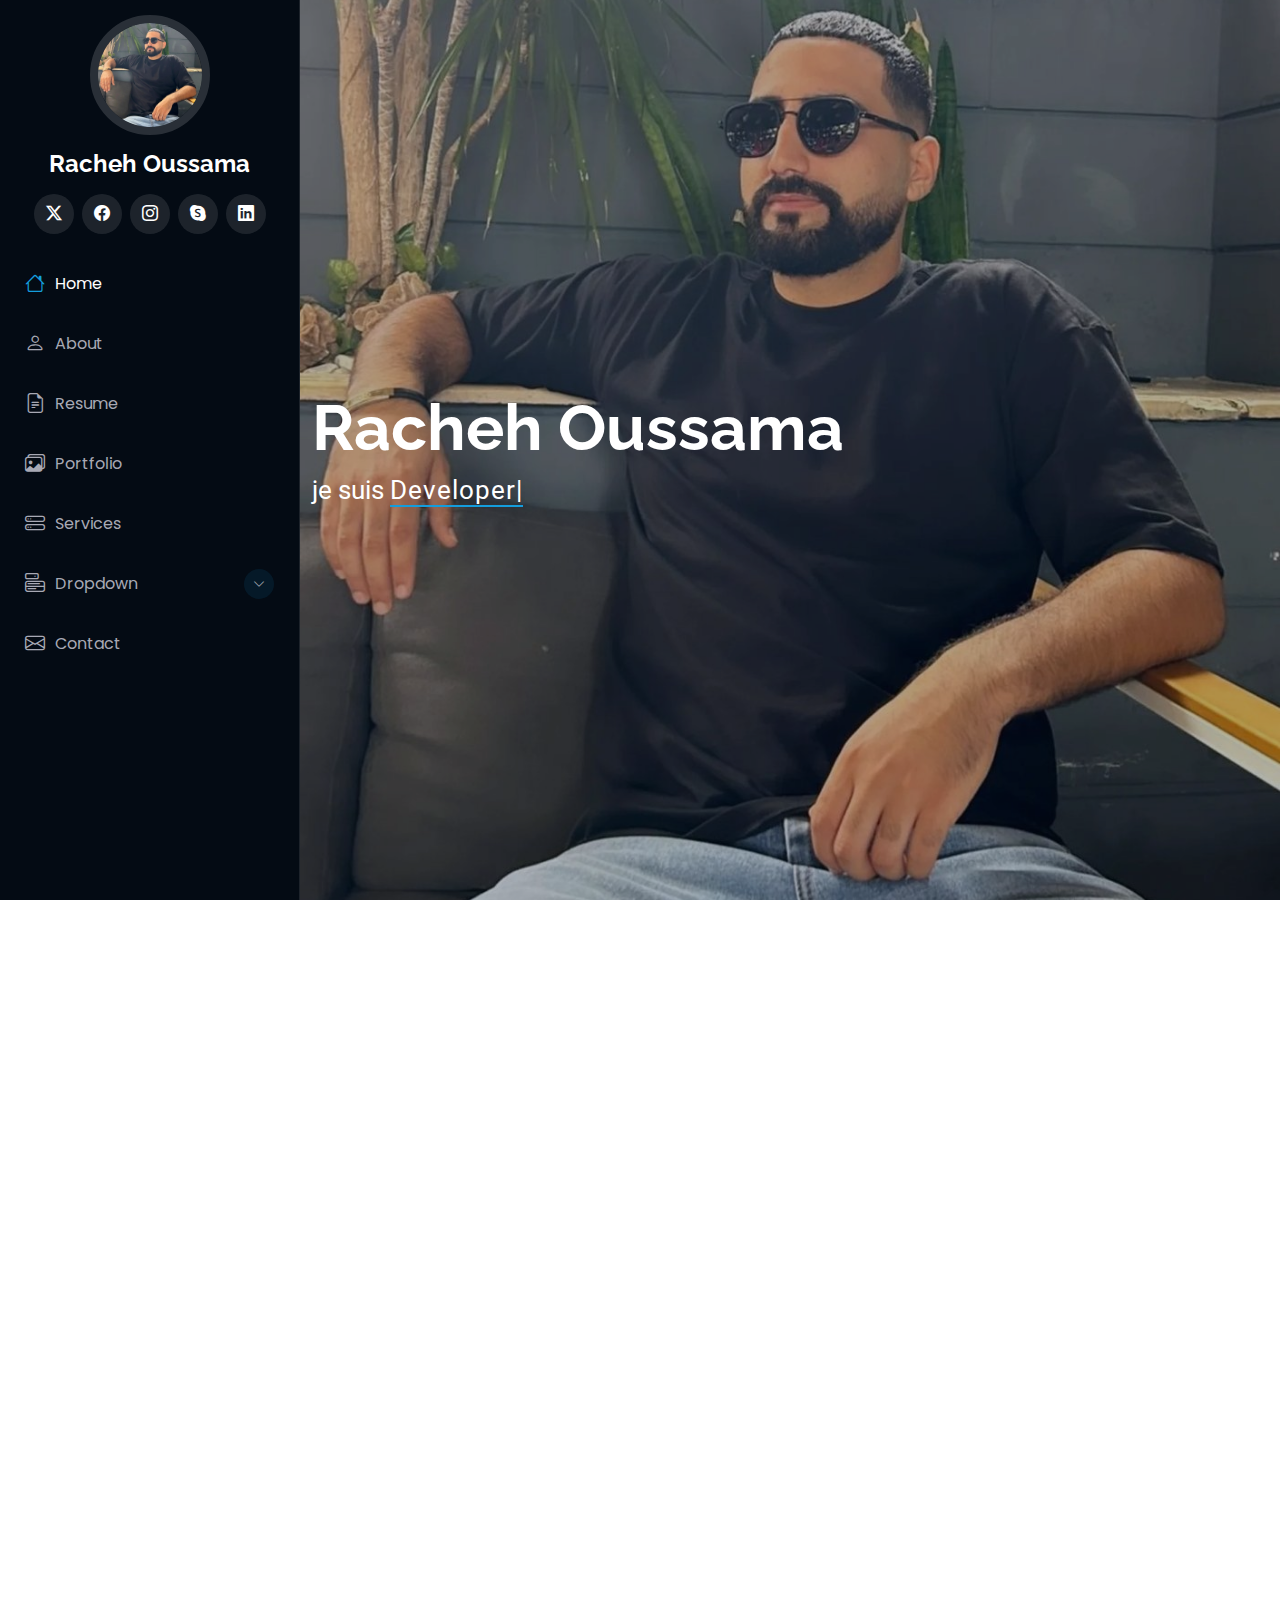
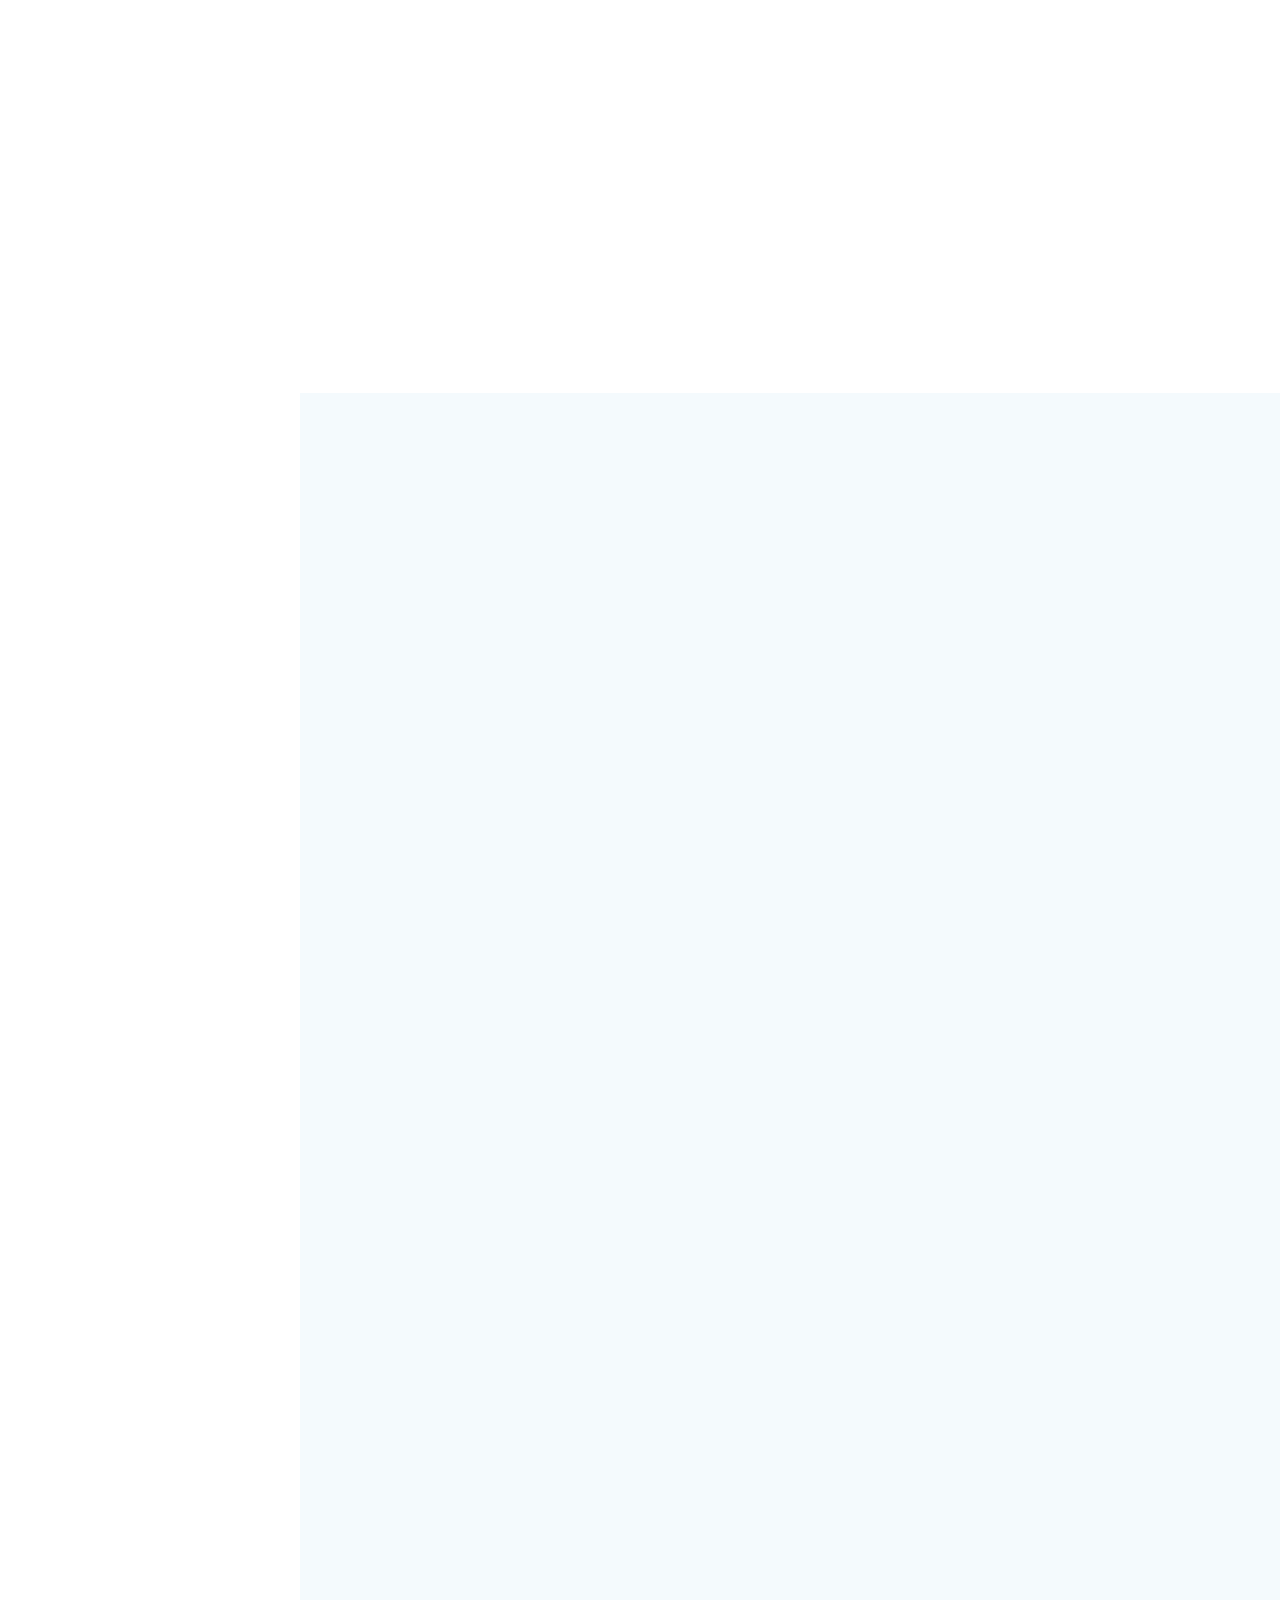
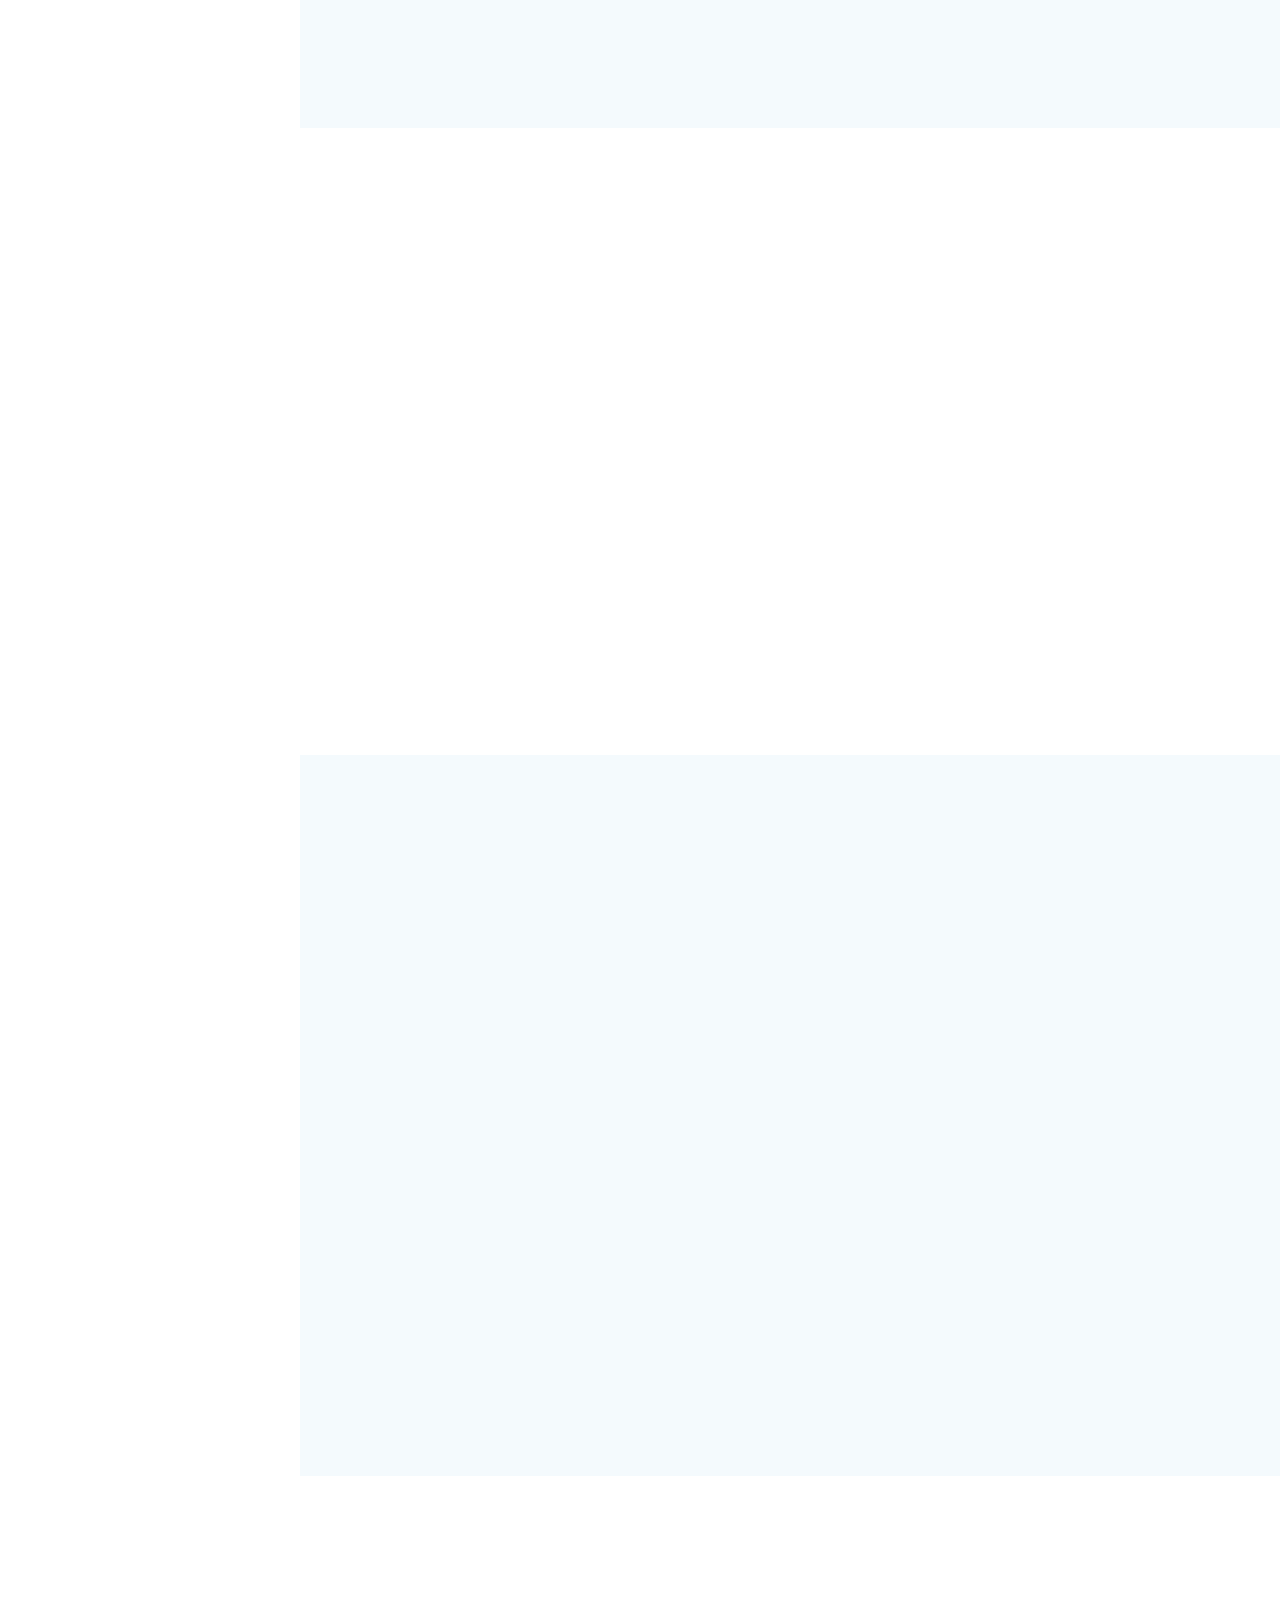
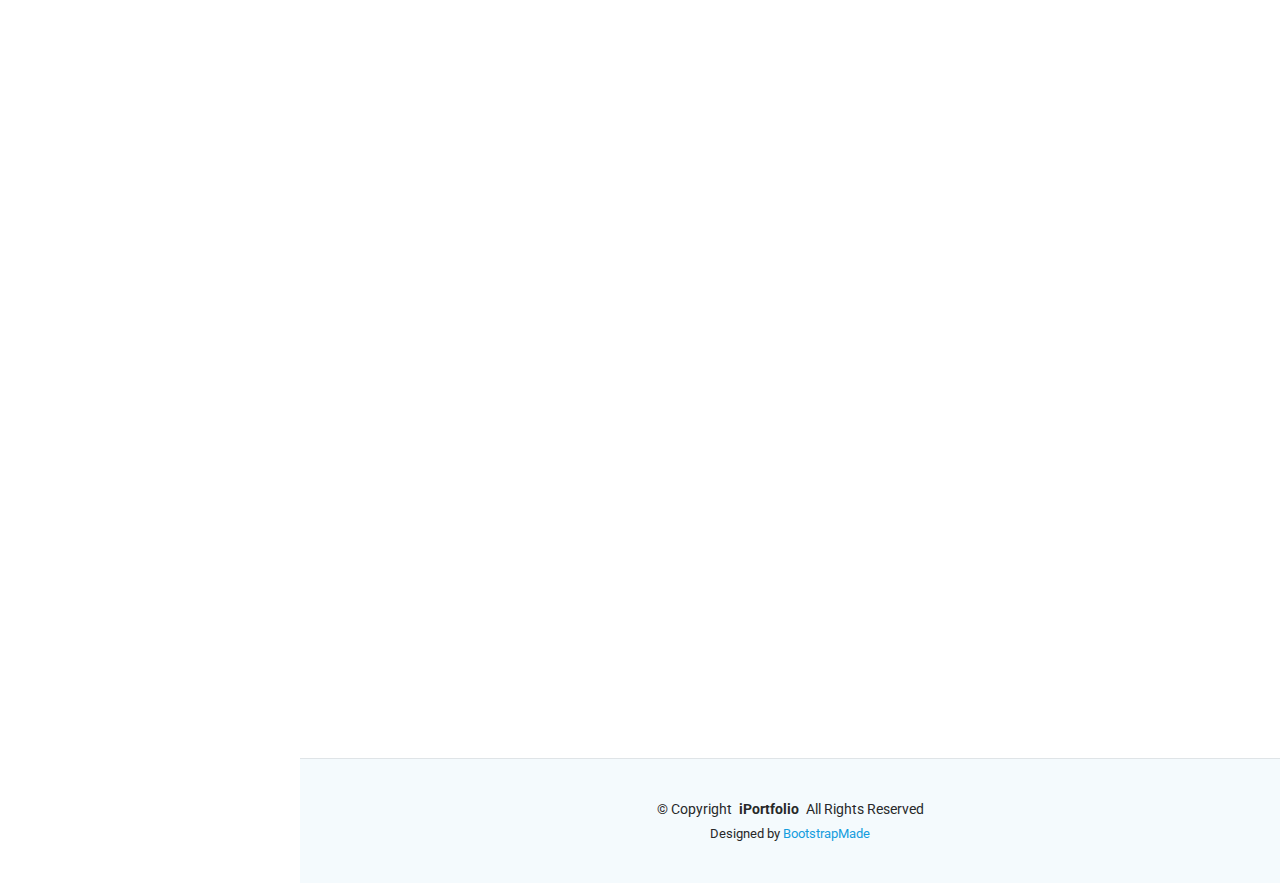
==== index.html @ 3b8304b7 "first commit" ====
<!DOCTYPE html>
<html lang="en">

<head>
  <meta charset="utf-8">
  <meta content="width=device-width, initial-scale=1.0" name="viewport">
  <title>iPortfolio Oussama</title>
  <meta content="" name="description">
  <meta content="" name="keywords">

  <!-- Favicons -->
  <link href="assets/img/oo.png" rel="icon">
  <link href="assets/img/apple-touch-icon.png" rel="apple-touch-icon">

  <!-- Fonts -->
  <link href="https://fonts.googleapis.com" rel="preconnect">
  <link href="https://fonts.gstatic.com" rel="preconnect" crossorigin>
  <link href="https://fonts.googleapis.com/css2?family=Roboto:ital,wght@0,100;0,300;0,400;0,500;0,700;0,900;1,100;1,300;1,400;1,500;1,700;1,900&family=Poppins:ital,wght@0,100;0,200;0,300;0,400;0,500;0,600;0,700;0,800;0,900;1,100;1,200;1,300;1,400;1,500;1,600;1,700;1,800;1,900&family=Raleway:ital,wght@0,100;0,200;0,300;0,400;0,500;0,600;0,700;0,800;0,900;1,100;1,200;1,300;1,400;1,500;1,600;1,700;1,800;1,900&display=swap" rel="stylesheet">

  <!-- Vendor CSS Files -->
  <link href="assets/vendor/bootstrap/css/bootstrap.min.css" rel="stylesheet">
  <link href="assets/vendor/bootstrap-icons/bootstrap-icons.css" rel="stylesheet">
  <link href="assets/vendor/aos/aos.css" rel="stylesheet">
  <link href="assets/vendor/glightbox/css/glightbox.min.css" rel="stylesheet">
  <link href="assets/vendor/swiper/swiper-bundle.min.css" rel="stylesheet">

  <!-- Main CSS File -->
  <link href="assets/css/main.css" rel="stylesheet">

  <!-- =======================================================
  * Template Name: iPortfolio
  * Template URL: https://bootstrapmade.com/iportfolio-bootstrap-portfolio-websites-template/
  * Updated: Jun 29 2024 with Bootstrap v5.3.3
  * Author: BootstrapMade.com
  * License: https://bootstrapmade.com/license/
  ======================================================== -->
</head>

<body class="index-page">

  <header id="header" class="header dark-background d-flex flex-column">
    <i class="header-toggle d-xl-none bi bi-list"></i>

    <div class="profile-img">
      <img src="assets/img/oussama.jpg" alt="" class="img-fluid rounded-circle">
    </div>

    <a href="index.html" class="logo d-flex align-items-center justify-content-center">
      <!-- Uncomment the line below if you also wish to use an image logo -->
      <!-- <img src="assets/img/logo.png" alt=""> -->
      <h1 class="sitename">Racheh Oussama</h1>
    </a>

    <div class="social-links text-center">
      <a href="#" class="twitter"><i class="bi bi-twitter-x"></i></a>
      <a href="https://www.facebook.com/" class="facebook"><i class="bi bi-facebook"></i></a>
      <a href="https://www.instagram.com/" class="instagram"><i class="bi bi-instagram"></i></a>
      <a href="file:///C:/Users/ASUS/Desktop/iPortfolio/index.html" class="google-plus"><i class="bi bi-skype"></i></a>
      <a href="www.reallygreatsite.com" class="linkedin"><i class="bi bi-linkedin"></i></a>
    </div>

    <nav id="navmenu" class="navmenu">
      <ul>
        <li><a href="#hero" class="active"><i class="bi bi-house navicon"></i>Home</a></li>
        <li><a href="#about"><i class="bi bi-person navicon"></i> About</a></li>
        <li><a href="#resume"><i class="bi bi-file-earmark-text navicon"></i> Resume</a></li>
        <li><a href="#portfolio"><i class="bi bi-images navicon"></i> Portfolio</a></li>
        <li><a href="#services"><i class="bi bi-hdd-stack navicon"></i> Services</a></li>
        <li class="dropdown"><a href="#"><i class="bi bi-menu-button navicon"></i> <span>Dropdown</span> <i class="bi bi-chevron-down toggle-dropdown"></i></a>
          <ul>
            <li><a href="#">Dropdown 1</a></li>
            <li class="dropdown"><a href="#"><span>Deep Dropdown</span> <i class="bi bi-chevron-down toggle-dropdown"></i></a>
              <ul>
                <li><a href="#">Deep Dropdown 1</a></li>
                <li><a href="#">Deep Dropdown 2</a></li>
                <li><a href="#">Deep Dropdown 3</a></li>
                <li><a href="#">Deep Dropdown 4</a></li>
                <li><a href="#">Deep Dropdown 5</a></li>
              </ul>
            </li>
            <li><a href="#">Dropdown 2</a></li>
            <li><a href="#">Dropdown 3</a></li>
            <li><a href="#">Dropdown 4</a></li>
          </ul>
        </li>
        <li><a href="#contact"><i class="bi bi-envelope navicon"></i> Contact</a></li>
      </ul>
    </nav>

  </header>

  <main class="main">

    <!-- Hero Section -->
    <section id="hero" class="hero section dark-background">

      <img src="assets/img/oussama.jpg" alt="" data-aos="fade-in" class="">

      <div class="container" data-aos="fade-up" data-aos-delay="100">
        <h2>Racheh Oussama</h2>
        <p>je suis <span class="typed" data-typed-items=" Developer">Developer</span><span class="typed-cursor typed-cursor--blink" aria-hidden="true"></span><span class="typed-cursor typed-cursor--blink" aria-hidden="true"></span></p>
      </div>

    </section><!-- /Hero Section -->

    <!-- About Section -->
    <section id="about" class="about section">

      <!-- Section Title -->
      <div class="container section-title" data-aos="fade-up">
        <h2>About</h2>
        <p>Je suis étudiant en cinquième année de cycle ingénieur en informatique à l'université SESAME, actuellement à la recherche d'un stage de fin d'études. Motivé et déterminé, je souhaite mettre en pratique mes connaissances théoriques et développer mes compétences professionnelles dans un environnement dynamique. Je suis impatient de contribuer activement au sein d'une entreprise tout en apprenant aux côtés de professionnels expérimentés.</p>
      </div><!-- End Section Title -->

      <div class="container" data-aos="fade-up" data-aos-delay="100">

        <div class="row gy-4 justify-content-center">
          <div class="col-lg-4">
            <img src="assets/img/oussama.jpg" class="img-fluid" alt="">
          </div>
          <div class="col-lg-8 content">
            <h2> Web Developer.</h2>
            <p class="fst-italic py-3">
              Lorem ipsum dolor sit amet, consectetur adipiscing elit, sed do eiusmod tempor incididunt ut labore et dolore
              magna aliqua.
            </p>
            <div class="row">
              <div class="col-lg-6">
                <ul>
                  <li><i class="bi bi-chevron-right"></i> <strong>Birthday:</strong> <span>22 Jun 1996</span></li>
                  <li><i class="bi bi-chevron-right"></i> <strong>Website:</strong> <span>www.example.com</span></li>
                  <li><i class="bi bi-chevron-right"></i> <strong>Phone:</strong> <span>+21652640993</span></li>
                  <li><i class="bi bi-chevron-right"></i> <strong>City:</strong> <span>Monestir, Bekalta</span></li>
                </ul>
              </div>
              <div class="col-lg-6">
                <ul>
                  <li><i class="bi bi-chevron-right"></i> <strong>Age:</strong> <span>28</span></li>
                  <li><i class="bi bi-chevron-right"></i> <strong>Degree:</strong> <span>Cycle ingénieur 5 éme année</span></li>
                  <li><i class="bi bi-chevron-right"></i> <strong>Email:</strong> <span>oussama.racheh@sesame.com.tn</span></li>
                </ul>
              </div>
            </div>
            <p class="py-3">
              Officiis eligendi itaque labore et dolorum mollitia officiis optio vero. Quisquam sunt adipisci omnis et ut. Nulla accusantium dolor incidunt officia tempore. Et eius omnis.
              Cupiditate ut dicta maxime officiis quidem quia. Sed et consectetur qui quia repellendus itaque neque.
            </p>
          </div>
        </div>

      </div>

      </section><!-- /About Section -->

    <!-- Stats Section -->
    <section id="stats" class="stats section">

      <div class="container" data-aos="fade-up" data-aos-delay="100">

        <div class="row gy-4">

          <div class="col-lg-3 col-md-6">
            <div class="stats-item">
              <i class="bi bi-emoji-smile"></i>
              <span data-purecounter-start="0" data-purecounter-end="232" data-purecounter-duration="1" class="purecounter"></span>
              <p><strong>Happy Clients</strong> <span>consequuntur quae</span></p>
            </div>
          </div><!-- End Stats Item -->

          <div class="col-lg-3 col-md-6">
            <div class="stats-item">
              <i class="bi bi-journal-richtext"></i>
              <span data-purecounter-start="0" data-purecounter-end="521" data-purecounter-duration="1" class="purecounter"></span>
              <p><strong>Projects</strong> <span>adipisci atque cum quia aut</span></p>
            </div>
          </div><!-- End Stats Item -->

          <div class="col-lg-3 col-md-6">
            <div class="stats-item">
              <i class="bi bi-headset"></i>
              <span data-purecounter-start="0" data-purecounter-end="1453" data-purecounter-duration="1" class="purecounter"></span>
              <p><strong>Hours Of Support</strong> <span>aut commodi quaerat</span></p>
            </div>
          </div><!-- End Stats Item -->

          <div class="col-lg-3 col-md-6">
            <div class="stats-item">
              <i class="bi bi-people"></i>
              <span data-purecounter-start="0" data-purecounter-end="32" data-purecounter-duration="1" class="purecounter"></span>
              <p><strong>Hard Workers</strong> <span>rerum asperiores dolor</span></p>
            </div>
          </div><!-- End Stats Item -->

        </div>

      </div>

    </section><!-- /Stats Section -->

    <!-- Skills Section -->
    <section id="skills" class="skills section light-background">

      <!-- Section Title -->
      <div class="container section-title" data-aos="fade-up">
        <h2>Skills</h2>
        <p>Necessitatibus eius consequatur ex aliquid fuga eum quidem sint consectetur velit</p>
      </div><!-- End Section Title -->

      <div class="container" data-aos="fade-up" data-aos-delay="100">

        <div class="row skills-content skills-animation">

          <div class="col-lg-6">

            <div class="progress">
              <span class="skill"><span>HTML/CSS</span> <i class="val"></i></span>
              <div class="progress-bar-wrap">
                <div class="progress-bar" role="progressbar" aria-valuenow="100" aria-valuemin="0" aria-valuemax="100"></div>
              </div>
            </div><!-- End Skills Item -->

            <div class="progress">
              <span class="skill"><span>Python</span> <i class="val"></i></span>
              <div class="progress-bar-wrap">
                <div class="progress-bar" role="progressbar" aria-valuenow="100" aria-valuemin="0" aria-valuemax="100"></div>
              </div>
            </div><!-- End Skills Item -->

            <div class="progress">
              <span class="skill"><span>JavaScript</span> <i class="val"></i></span>
              <div class="progress-bar-wrap">
                <div class="progress-bar" role="progressbar" aria-valuenow="100" aria-valuemin="0" aria-valuemax="100"></div>
              </div>
              
              
              
            </div><!-- End Skills Item -->

          </div>

          <div class="col-lg-6">

            <div class="progress">
              <span class="skill"><span>Django</span> <i class="val"></i></span>
              <div class="progress-bar-wrap">
                <div class="progress-bar" role="progressbar" aria-valuenow="100" aria-valuemin="0" aria-valuemax="100"></div>
              </div>
            </div><!-- End Skills Item -->

            <div class="progress">
              <span class="skill"><span>SpringBoot</span> <i class="val"></i></span>
              <div class="progress-bar-wrap">
                <div class="progress-bar" role="progressbar" aria-valuenow="100" aria-valuemin="0" aria-valuemax="100"></div>
              </div>
            </div><!-- End Skills Item -->

            <div class="progress">
              <span class="skill"><span>Angular</span> <i class="val"></i></span>
              <div class="progress-bar-wrap">
                <div class="progress-bar" role="progressbar" aria-valuenow="100" aria-valuemin="0" aria-valuemax="100"></div>
              </div>
            </div><!-- End Skills Item -->

          </div>

        </div>

      </div>

    </section><!-- /Skills Section -->

    <!-- Resume Section -->
    <section id="resume" class="resume section">

      <!-- Section Title -->
      <div class="container section-title" data-aos="fade-up">
        <h2>Resume</h2>
        <p>Magnam dolores commodi suscipit. Necessitatibus eius consequatur ex aliquid fuga eum quidem. Sit sint consectetur velit. Quisquam quos quisquam cupiditate. Et nemo qui impedit suscipit alias ea. Quia fugiat sit in iste officiis commodi quidem hic quas.</p>
      </div><!-- End Section Title -->

      <div class="container">

        <div class="row">

          <div class="col-lg-6" data-aos="fade-up" data-aos-delay="100">
            <h3 class="resume-title">Sumary</h3>

            <div class="resume-item pb-0">
              <h4>Brandon Johnson</h4>
              <p><em>Innovative and deadline-driven Graphic Designer with 3+ years of experience designing and developing user-centered digital/print marketing material from initial concept to final, polished deliverable.</em></p>
              <ul>
                <li>Portland par 127,Orlando, FL</li>
                <li>(123) 456-7891</li>
                <li>alice.barkley@example.com</li>
              </ul>
            </div><!-- Edn Resume Item -->

            <h3 class="resume-title">Education</h3>
            <div class="resume-item">
              <h4> cycle ingénieur en informatique </h4>
              <h5>2021 - Presant</h5>
              <p><em>Université Sesame</em></p>
              <p>Tunis</p>
            </div><!-- Edn Resume Item -->

            <div class="resume-item">
              <h4>Baccalauréat Technique</h4>
              <h5>2010 - 2014</h5>
              <p><em>Lycée 2 Mars</em></p>
              <p>Ksar Hellal</p>
            </div><!-- Edn Resume Item -->

          </div>

          <div class="col-lg-6" data-aos="fade-up" data-aos-delay="200">
            <h3 class="resume-title">Professional Experience</h3>
            <div class="resume-item">
              <h4>Senior graphic design specialist</h4>
              <h5>2019 - Present</h5>
              <p><em>Experion, New York, NY </em></p>
              <ul>
                <li>Lead in the design, development, and implementation of the graphic, layout, and production communication materials</li>
                <li>Delegate tasks to the 7 members of the design team and provide counsel on all aspects of the project. </li>
                <li>Supervise the assessment of all graphic materials in order to ensure quality and accuracy of the design</li>
                <li>Oversee the efficient use of production project budgets ranging from $2,000 - $25,000</li>
              </ul>
            </div><!-- Edn Resume Item -->

            <div class="resume-item">
              <h4>Graphic design specialist</h4>
              <h5>2017 - 2018</h5>
              <p><em>Stepping Stone Advertising, New York, NY</em></p>
              <ul>
                <li>Developed numerous marketing programs (logos, brochures,infographics, presentations, and advertisements).</li>
                <li>Managed up to 5 projects or tasks at a given time while under pressure</li>
                <li>Recommended and consulted with clients on the most appropriate graphic design</li>
                <li>Created 4+ design presentations and proposals a month for clients and account managers</li>
              </ul>
            </div><!-- Edn Resume Item -->

          </div>

        </div>

      </div>

    </section><!-- /Resume Section -->

    <!-- Portfolio Section -->
    <section id="portfolio" class="portfolio section light-background">

      <!-- Section Title -->
      <div class="container section-title" data-aos="fade-up">
        <h2>Portfolio</h2>
        <p>Magnam dolores commodi suscipit. Necessitatibus eius consequatur ex aliquid fuga eum quidem. Sit sint consectetur velit. Quisquam quos quisquam cupiditate. Et nemo qui impedit suscipit alias ea. Quia fugiat sit in iste officiis commodi quidem hic quas.</p>
      </div><!-- End Section Title -->

      <div class="container">

        <div class="isotope-layout" data-default-filter="*" data-layout="masonry" data-sort="original-order">

          <ul class="portfolio-filters isotope-filters" data-aos="fade-up" data-aos-delay="100">
            <li data-filter="*" class="filter-active">All</li>
            <li data-filter=".filter-app">App</li>
            <li data-filter=".filter-product">Product</li>
            <li data-filter=".filter-branding">Branding</li>
            <li data-filter=".filter-books">Books</li>
          </ul><!-- End Portfolio Filters -->

          <div class="row gy-4 isotope-container" data-aos="fade-up" data-aos-delay="200">

            <div class="col-lg-4 col-md-6 portfolio-item isotope-item filter-app">
              <div class="portfolio-content h-100">
                <img src="assets/img/portfolio/app-1.jpg" class="img-fluid" alt="">
                <div class="portfolio-info">
                  <h4>App 1</h4>
                  <p>Lorem ipsum, dolor sit amet consectetur</p>
                  <a href="assets/img/portfolio/app-1.jpg" title="App 1" data-gallery="portfolio-gallery-app" class="glightbox preview-link"><i class="bi bi-zoom-in"></i></a>
                  <a href="portfolio-details.html" title="More Details" class="details-link"><i class="bi bi-link-45deg"></i></a>
                </div>
              </div>
            </div><!-- End Portfolio Item -->

            <div class="col-lg-4 col-md-6 portfolio-item isotope-item filter-product">
              <div class="portfolio-content h-100">
                <img src="assets/img/portfolio/product-1.jpg" class="img-fluid" alt="">
                <div class="portfolio-info">
                  <h4>Product 1</h4>
                  <p>Lorem ipsum, dolor sit amet consectetur</p>
                  <a href="assets/img/portfolio/product-1.jpg" title="Product 1" data-gallery="portfolio-gallery-product" class="glightbox preview-link"><i class="bi bi-zoom-in"></i></a>
                  <a href="portfolio-details.html" title="More Details" class="details-link"><i class="bi bi-link-45deg"></i></a>
                </div>
              </div>
            </div><!-- End Portfolio Item -->

            <div class="col-lg-4 col-md-6 portfolio-item isotope-item filter-branding">
              <div class="portfolio-content h-100">
                <img src="assets/img/portfolio/branding-1.jpg" class="img-fluid" alt="">
                <div class="portfolio-info">
                  <h4>Branding 1</h4>
                  <p>Lorem ipsum, dolor sit amet consectetur</p>
                  <a href="assets/img/portfolio/branding-1.jpg" title="Branding 1" data-gallery="portfolio-gallery-branding" class="glightbox preview-link"><i class="bi bi-zoom-in"></i></a>
                  <a href="portfolio-details.html" title="More Details" class="details-link"><i class="bi bi-link-45deg"></i></a>
                </div>
              </div>
            </div><!-- End Portfolio Item -->

            <div class="col-lg-4 col-md-6 portfolio-item isotope-item filter-books">
              <div class="portfolio-content h-100">
                <img src="assets/img/portfolio/books-1.jpg" class="img-fluid" alt="">
                <div class="portfolio-info">
                  <h4>Books 1</h4>
                  <p>Lorem ipsum, dolor sit amet consectetur</p>
                  <a href="assets/img/portfolio/books-1.jpg" title="Branding 1" data-gallery="portfolio-gallery-book" class="glightbox preview-link"><i class="bi bi-zoom-in"></i></a>
                  <a href="portfolio-details.html" title="More Details" class="details-link"><i class="bi bi-link-45deg"></i></a>
                </div>
              </div>
            </div><!-- End Portfolio Item -->

            <div class="col-lg-4 col-md-6 portfolio-item isotope-item filter-app">
              <div class="portfolio-content h-100">
                <img src="assets/img/portfolio/app-2.jpg" class="img-fluid" alt="">
                <div class="portfolio-info">
                  <h4>App 2</h4>
                  <p>Lorem ipsum, dolor sit amet consectetur</p>
                  <a href="assets/img/portfolio/app-2.jpg" title="App 2" data-gallery="portfolio-gallery-app" class="glightbox preview-link"><i class="bi bi-zoom-in"></i></a>
                  <a href="portfolio-details.html" title="More Details" class="details-link"><i class="bi bi-link-45deg"></i></a>
                </div>
              </div>
            </div><!-- End Portfolio Item -->

            <div class="col-lg-4 col-md-6 portfolio-item isotope-item filter-product">
              <div class="portfolio-content h-100">
                <img src="assets/img/portfolio/product-2.jpg" class="img-fluid" alt="">
                <div class="portfolio-info">
                  <h4>Product 2</h4>
                  <p>Lorem ipsum, dolor sit amet consectetur</p>
                  <a href="assets/img/portfolio/product-2.jpg" title="Product 2" data-gallery="portfolio-gallery-product" class="glightbox preview-link"><i class="bi bi-zoom-in"></i></a>
                  <a href="portfolio-details.html" title="More Details" class="details-link"><i class="bi bi-link-45deg"></i></a>
                </div>
              </div>
            </div><!-- End Portfolio Item -->

            <div class="col-lg-4 col-md-6 portfolio-item isotope-item filter-branding">
              <div class="portfolio-content h-100">
                <img src="assets/img/portfolio/branding-2.jpg" class="img-fluid" alt="">
                <div class="portfolio-info">
                  <h4>Branding 2</h4>
                  <p>Lorem ipsum, dolor sit amet consectetur</p>
                  <a href="assets/img/portfolio/branding-2.jpg" title="Branding 2" data-gallery="portfolio-gallery-branding" class="glightbox preview-link"><i class="bi bi-zoom-in"></i></a>
                  <a href="portfolio-details.html" title="More Details" class="details-link"><i class="bi bi-link-45deg"></i></a>
                </div>
              </div>
            </div><!-- End Portfolio Item -->

            <div class="col-lg-4 col-md-6 portfolio-item isotope-item filter-books">
              <div class="portfolio-content h-100">
                <img src="assets/img/portfolio/books-2.jpg" class="img-fluid" alt="">
                <div class="portfolio-info">
                  <h4>Books 2</h4>
                  <p>Lorem ipsum, dolor sit amet consectetur</p>
                  <a href="assets/img/portfolio/books-2.jpg" title="Branding 2" data-gallery="portfolio-gallery-book" class="glightbox preview-link"><i class="bi bi-zoom-in"></i></a>
                  <a href="portfolio-details.html" title="More Details" class="details-link"><i class="bi bi-link-45deg"></i></a>
                </div>
              </div>
            </div><!-- End Portfolio Item -->

            <div class="col-lg-4 col-md-6 portfolio-item isotope-item filter-app">
              <div class="portfolio-content h-100">
                <img src="assets/img/portfolio/app-3.jpg" class="img-fluid" alt="">
                <div class="portfolio-info">
                  <h4>App 3</h4>
                  <p>Lorem ipsum, dolor sit amet consectetur</p>
                  <a href="assets/img/portfolio/app-3.jpg" title="App 3" data-gallery="portfolio-gallery-app" class="glightbox preview-link"><i class="bi bi-zoom-in"></i></a>
                  <a href="portfolio-details.html" title="More Details" class="details-link"><i class="bi bi-link-45deg"></i></a>
                </div>
              </div>
            </div><!-- End Portfolio Item -->

            <div class="col-lg-4 col-md-6 portfolio-item isotope-item filter-product">
              <div class="portfolio-content h-100">
                <img src="assets/img/portfolio/product-3.jpg" class="img-fluid" alt="">
                <div class="portfolio-info">
                  <h4>Product 3</h4>
                  <p>Lorem ipsum, dolor sit amet consectetur</p>
                  <a href="assets/img/portfolio/product-3.jpg" title="Product 3" data-gallery="portfolio-gallery-product" class="glightbox preview-link"><i class="bi bi-zoom-in"></i></a>
                  <a href="portfolio-details.html" title="More Details" class="details-link"><i class="bi bi-link-45deg"></i></a>
                </div>
              </div>
            </div><!-- End Portfolio Item -->

            <div class="col-lg-4 col-md-6 portfolio-item isotope-item filter-branding">
              <div class="portfolio-content h-100">
                <img src="assets/img/portfolio/branding-3.jpg" class="img-fluid" alt="">
                <div class="portfolio-info">
                  <h4>Branding 3</h4>
                  <p>Lorem ipsum, dolor sit amet consectetur</p>
                  <a href="assets/img/portfolio/branding-3.jpg" title="Branding 2" data-gallery="portfolio-gallery-branding" class="glightbox preview-link"><i class="bi bi-zoom-in"></i></a>
                  <a href="portfolio-details.html" title="More Details" class="details-link"><i class="bi bi-link-45deg"></i></a>
                </div>
              </div>
            </div><!-- End Portfolio Item -->

            <div class="col-lg-4 col-md-6 portfolio-item isotope-item filter-books">
              <div class="portfolio-content h-100">
                <img src="assets/img/portfolio/books-3.jpg" class="img-fluid" alt="">
                <div class="portfolio-info">
                  <h4>Books 3</h4>
                  <p>Lorem ipsum, dolor sit amet consectetur</p>
                  <a href="assets/img/portfolio/books-3.jpg" title="Branding 3" data-gallery="portfolio-gallery-book" class="glightbox preview-link"><i class="bi bi-zoom-in"></i></a>
                  <a href="portfolio-details.html" title="More Details" class="details-link"><i class="bi bi-link-45deg"></i></a>
                </div>
              </div>
            </div><!-- End Portfolio Item -->

          </div><!-- End Portfolio Container -->

        </div>

      </div>

    </section><!-- /Portfolio Section -->

    <!-- Services Section -->
    <section id="services" class="services section">

      <!-- Section Title -->
      <div class="container section-title" data-aos="fade-up">
        <h2>Services</h2>
        <p>Magnam dolores commodi suscipit. Necessitatibus eius consequatur ex aliquid fuga eum quidem. Sit sint consectetur velit. Quisquam quos quisquam cupiditate. Et nemo qui impedit suscipit alias ea. Quia fugiat sit in iste officiis commodi quidem hic quas.</p>
      </div><!-- End Section Title -->

      <div class="container">

        <div class="row gy-4">

          <div class="col-lg-4 col-md-6 service-item d-flex" data-aos="fade-up" data-aos-delay="100">
            <div class="icon flex-shrink-0"><i class="bi bi-briefcase"></i></div>
            <div>
              <h4 class="title"><a href="service-details.html" class="stretched-link">Lorem Ipsum</a></h4>
              <p class="description">Voluptatum deleniti atque corrupti quos dolores et quas molestias excepturi sint occaecati cupiditate non provident</p>
            </div>
          </div>
          <!-- End Service Item -->

          <div class="col-lg-4 col-md-6 service-item d-flex" data-aos="fade-up" data-aos-delay="200">
            <div class="icon flex-shrink-0"><i class="bi bi-card-checklist"></i></div>
            <div>
              <h4 class="title"><a href="service-details.html" class="stretched-link">Dolor Sitema</a></h4>
              <p class="description">Minim veniam, quis nostrud exercitation ullamco laboris nisi ut aliquip ex ea commodo consequat tarad limino ata</p>
            </div>
          </div><!-- End Service Item -->

          <div class="col-lg-4 col-md-6 service-item d-flex" data-aos="fade-up" data-aos-delay="300">
            <div class="icon flex-shrink-0"><i class="bi bi-bar-chart"></i></div>
            <div>
              <h4 class="title"><a href="service-details.html" class="stretched-link">Sed ut perspiciatis</a></h4>
              <p class="description">Duis aute irure dolor in reprehenderit in voluptate velit esse cillum dolore eu fugiat nulla pariatur</p>
            </div>
          </div><!-- End Service Item -->

          <div class="col-lg-4 col-md-6 service-item d-flex" data-aos="fade-up" data-aos-delay="400">
            <div class="icon flex-shrink-0"><i class="bi bi-binoculars"></i></div>
            <div>
              <h4 class="title"><a href="service-details.html" class="stretched-link">Magni Dolores</a></h4>
              <p class="description">Excepteur sint occaecat cupidatat non proident, sunt in culpa qui officia deserunt mollit anim id est laborum</p>
            </div>
          </div><!-- End Service Item -->

          <div class="col-lg-4 col-md-6 service-item d-flex" data-aos="fade-up" data-aos-delay="500">
            <div class="icon flex-shrink-0"><i class="bi bi-brightness-high"></i></div>
            <div>
              <h4 class="title"><a href="service-details.html" class="stretched-link">Nemo Enim</a></h4>
              <p class="description">At vero eos et accusamus et iusto odio dignissimos ducimus qui blanditiis praesentium voluptatum deleniti atque</p>
            </div>
          </div><!-- End Service Item -->

          <div class="col-lg-4 col-md-6 service-item d-flex" data-aos="fade-up" data-aos-delay="600">
            <div class="icon flex-shrink-0"><i class="bi bi-calendar4-week"></i></div>
            <div>
              <h4 class="title"><a href="service-details.html" class="stretched-link">Eiusmod Tempor</a></h4>
              <p class="description">Et harum quidem rerum facilis est et expedita distinctio. Nam libero tempore, cum soluta nobis est eligendi</p>
            </div>
          </div><!-- End Service Item -->

        </div>

      </div>

    </section><!-- /Services Section -->

    <!-- Testimonials Section -->
    <section id="testimonials" class="testimonials section light-background">

      <!-- Section Title -->
      <div class="container section-title" data-aos="fade-up">
        <h2>Testimonials</h2>
        <p>Necessitatibus eius consequatur ex aliquid fuga eum quidem sint consectetur velit</p>
      </div><!-- End Section Title -->

      <div class="container" data-aos="fade-up" data-aos-delay="100">

        <div class="swiper init-swiper">
          <script type="application/json" class="swiper-config">
            {
              "loop": true,
              "speed": 600,
              "autoplay": {
                "delay": 5000
              },
              "slidesPerView": "auto",
              "pagination": {
                "el": ".swiper-pagination",
                "type": "bullets",
                "clickable": true
              },
              "breakpoints": {
                "320": {
                  "slidesPerView": 1,
                  "spaceBetween": 40
                },
                "1200": {
                  "slidesPerView": 3,
                  "spaceBetween": 1
                }
              }
            }
          </script>
          <div class="swiper-wrapper">

            <div class="swiper-slide">
              <div class="testimonial-item">
                <p>
                  <i class="bi bi-quote quote-icon-left"></i>
                  <span>Proin iaculis purus consequat sem cure digni ssim donec porttitora entum suscipit rhoncus. Accusantium quam, ultricies eget id, aliquam eget nibh et. Maecen aliquam, risus at semper.</span>
                  <i class="bi bi-quote quote-icon-right"></i>
                </p>
                <img src="assets/img/testimonials/testimonials-1.jpg" class="testimonial-img" alt="">
                <h3>Saul Goodman</h3>
                <h4>Ceo &amp; Founder</h4>
              </div>
            </div><!-- End testimonial item -->

            <div class="swiper-slide">
              <div class="testimonial-item">
                <p>
                  <i class="bi bi-quote quote-icon-left"></i>
                  <span>Export tempor illum tamen malis malis eram quae irure esse labore quem cillum quid malis quorum velit fore eram velit sunt aliqua noster fugiat irure amet legam anim culpa.</span>
                  <i class="bi bi-quote quote-icon-right"></i>
                </p>
                <img src="assets/img/testimonials/testimonials-2.jpg" class="testimonial-img" alt="">
                <h3>Sara Wilsson</h3>
                <h4>Designer</h4>
              </div>
            </div><!-- End testimonial item -->

            <div class="swiper-slide">
              <div class="testimonial-item">
                <p>
                  <i class="bi bi-quote quote-icon-left"></i>
                  <span>Enim nisi quem export duis labore cillum quae magna enim sint quorum nulla quem veniam duis minim tempor labore quem eram duis noster aute amet eram fore quis sint minim.</span>
                  <i class="bi bi-quote quote-icon-right"></i>
                </p>
                <img src="assets/img/testimonials/testimonials-3.jpg" class="testimonial-img" alt="">
                <h3>Jena Karlis</h3>
                <h4>Store Owner</h4>
              </div>
            </div><!-- End testimonial item -->

            <div class="swiper-slide">
              <div class="testimonial-item">
                <p>
                  <i class="bi bi-quote quote-icon-left"></i>
                  <span>Fugiat enim eram quae cillum dolore dolor amet nulla culpa multos export minim fugiat dolor enim duis veniam ipsum anim magna sunt elit fore quem dolore labore illum veniam.</span>
                  <i class="bi bi-quote quote-icon-right"></i>
                </p>
                <img src="assets/img/testimonials/testimonials-4.jpg" class="testimonial-img" alt="">
                <h3>Matt Brandon</h3>
                <h4>Freelancer</h4>
              </div>
            </div><!-- End testimonial item -->

            <div class="swiper-slide">
              <div class="testimonial-item">
                <p>
                  <i class="bi bi-quote quote-icon-left"></i>
                  <span>Quis quorum aliqua sint quem legam fore sunt eram irure aliqua veniam tempor noster veniam sunt culpa nulla illum cillum fugiat legam esse veniam culpa fore nisi cillum quid.</span>
                  <i class="bi bi-quote quote-icon-right"></i>
                </p>
                <img src="assets/img/testimonials/testimonials-5.jpg" class="testimonial-img" alt="">
                <h3>John Larson</h3>
                <h4>Entrepreneur</h4>
              </div>
            </div><!-- End testimonial item -->

          </div>
          <div class="swiper-pagination"></div>
        </div>

      </div>

    </section><!-- /Testimonials Section -->

    <!-- Contact Section -->
    <section id="contact" class="contact section">

      <!-- Section Title -->
      <div class="container section-title" data-aos="fade-up">
        <h2>Contact</h2>
        <p>Necessitatibus eius consequatur ex aliquid fuga eum quidem sint consectetur velit</p>
      </div><!-- End Section Title -->

      <div class="container" data-aos="fade-up" data-aos-delay="100">

        <div class="row gy-4">

          <div class="col-lg-5">

            <div class="info-wrap">
              <div class="info-item d-flex" data-aos="fade-up" data-aos-delay="200">
                <i class="bi bi-geo-alt flex-shrink-0"></i>
                <div>
                  <h3>Address</h3>
                  <p>Monestir , Bekalta</p>
                </div>
              </div><!-- End Info Item -->

              <div class="info-item d-flex" data-aos="fade-up" data-aos-delay="300">
                <i class="bi bi-telephone flex-shrink-0"></i>
                <div>
                  <h3>Call Us</h3>
                  <p>+21652640993</p>
                </div>
              </div><!-- End Info Item -->

              <div class="info-item d-flex" data-aos="fade-up" data-aos-delay="400">
                <i class="bi bi-envelope flex-shrink-0"></i>
                <div>
                  <h3>Email Us</h3>
                  <p>oussama.racheh@sesame.com.tn</p>
                </div>
              </div><!-- End Info Item -->

              <iframe src="https://maps.app.goo.gl/Q5r69nMtFLsXxJKj9" frameborder="0" style="border:0; width: 100%; height: 270px;" allowfullscreen="" loading="lazy" referrerpolicy="no-referrer-when-downgrade"></iframe>
            </div>
          </div>

          <div class="col-lg-7">
            <form action="forms/contact.php" method="post" class="php-email-form" data-aos="fade-up" data-aos-delay="200">
              <div class="row gy-4">

                <div class="col-md-6">
                  <label for="name-field" class="pb-2">Your Name</label>
                  <input type="text" name="name" id="name-field" class="form-control" required="">
                </div>

                <div class="col-md-6">
                  <label for="email-field" class="pb-2">Your Email</label>
                  <input type="email" class="form-control" name="email" id="email-field" required="">
                </div>

                <div class="col-md-12">
                  <label for="subject-field" class="pb-2">Subject</label>
                  <input type="text" class="form-control" name="subject" id="subject-field" required="">
                </div>

                <div class="col-md-12">
                  <label for="message-field" class="pb-2">Message</label>
                  <textarea class="form-control" name="message" rows="10" id="message-field" required=""></textarea>
                </div>

                <div class="col-md-12 text-center">
                  <div class="loading">Loading</div>
                  <div class="error-message"></div>
                  <div class="sent-message">Your message has been sent. Thank you!</div>

                  <button type="submit">Send Message</button>
                </div>

              </div>
            </form>
          </div><!-- End Contact Form -->

        </div>

      </div>

    </section><!-- /Contact Section -->

  </main>

  <footer id="footer" class="footer position-relative light-background">

    <div class="container">
      <div class="copyright text-center ">
        <p>© <span>Copyright</span> <strong class="px-1 sitename">iPortfolio</strong> <span>All Rights Reserved</span></p>
      </div>
      <div class="credits">
        <!-- All the links in the footer should remain intact. -->
        <!-- You can delete the links only if you've purchased the pro version. -->
        <!-- Licensing information: https://bootstrapmade.com/license/ -->
        <!-- Purchase the pro version with working PHP/AJAX contact form: [buy-url] -->
        Designed by <a href="https://bootstrapmade.com/">BootstrapMade</a>
      </div>
    </div>

  </footer>

  <!-- Scroll Top -->
  <a href="#" id="scroll-top" class="scroll-top d-flex align-items-center justify-content-center"><i class="bi bi-arrow-up-short"></i></a>

  <!-- Preloader -->
  <div id="preloader"></div>

  <!-- Vendor JS Files -->
  <script src="assets/vendor/bootstrap/js/bootstrap.bundle.min.js"></script>
  <script src="assets/vendor/php-email-form/validate.js"></script>
  <script src="assets/vendor/aos/aos.js"></script>
  <script src="assets/vendor/typed.js/typed.umd.js"></script>
  <script src="assets/vendor/purecounter/purecounter_vanilla.js"></script>
  <script src="assets/vendor/waypoints/noframework.waypoints.js"></script>
  <script src="assets/vendor/glightbox/js/glightbox.min.js"></script>
  <script src="assets/vendor/imagesloaded/imagesloaded.pkgd.min.js"></script>
  <script src="assets/vendor/isotope-layout/isotope.pkgd.min.js"></script>
  <script src="assets/vendor/swiper/swiper-bundle.min.js"></script>

  <!-- Main JS File -->
  <script src="assets/js/main.js"></script>

</body>

</html>
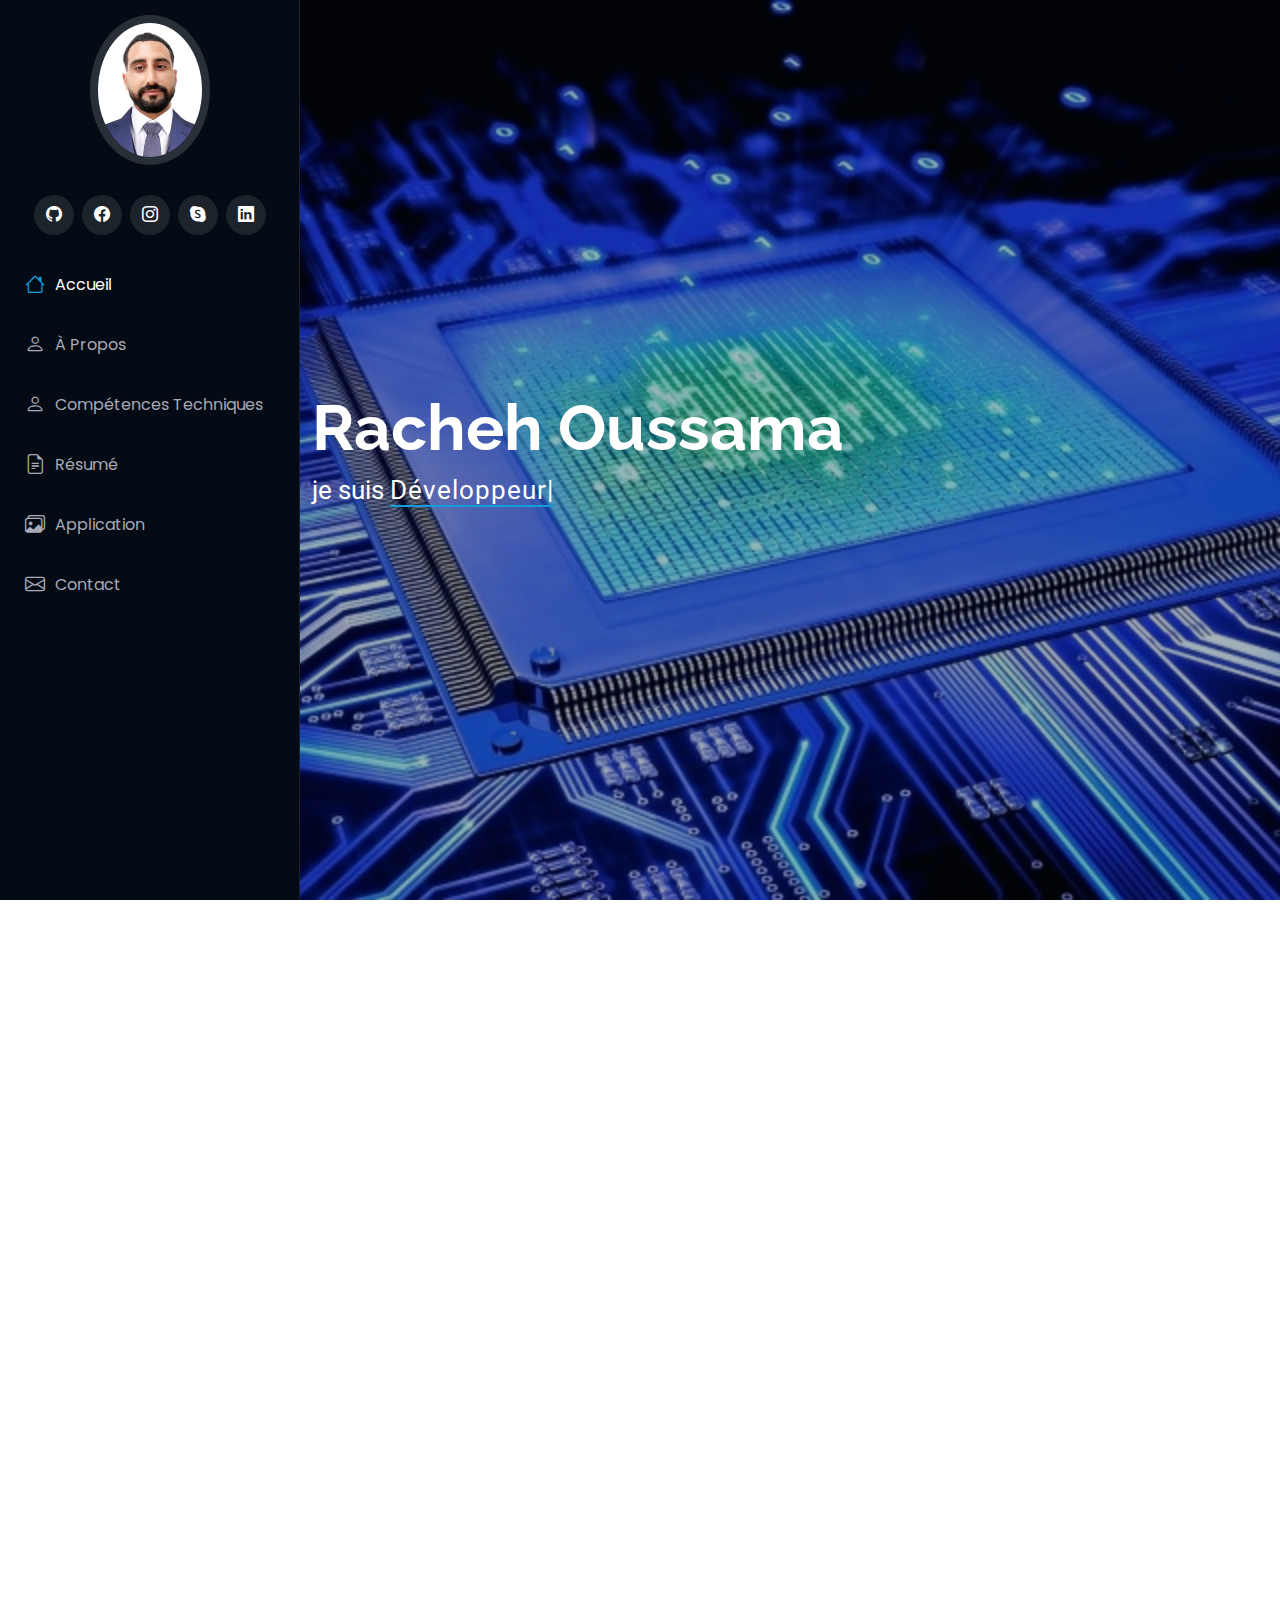
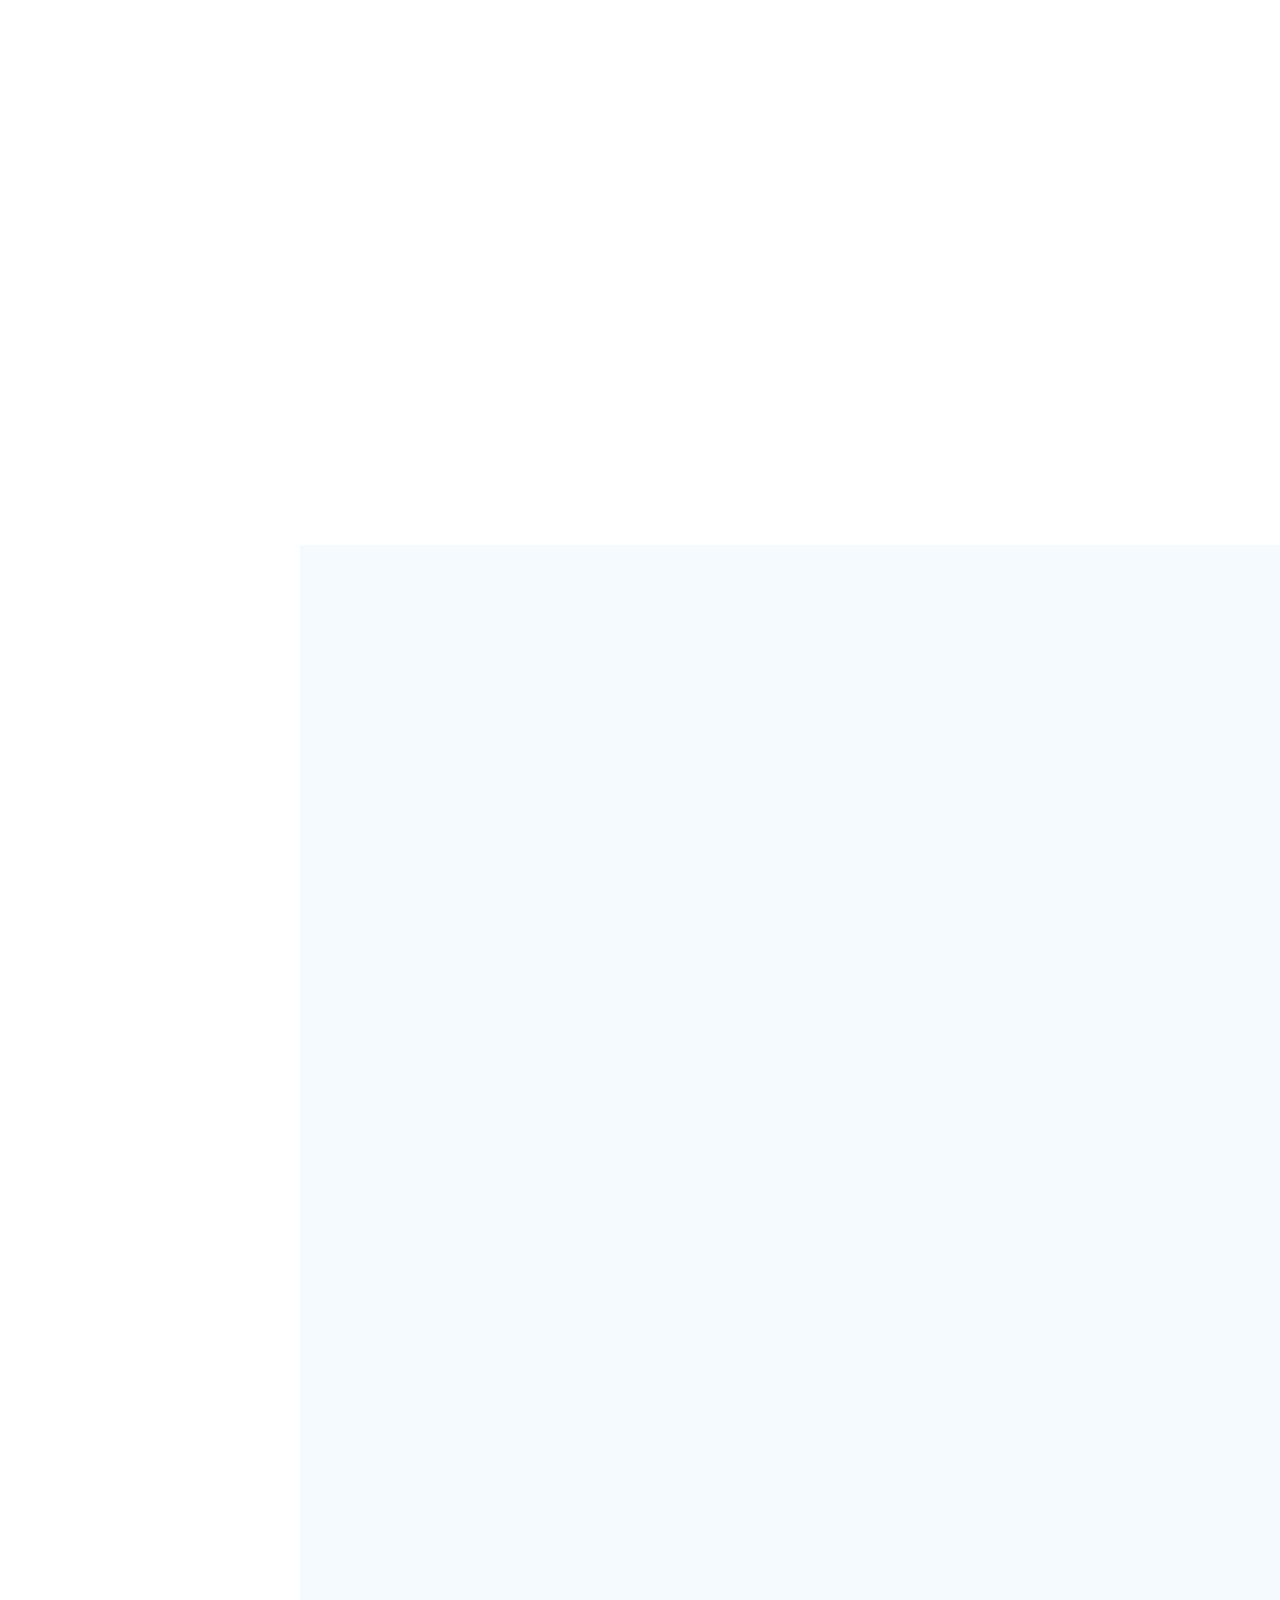
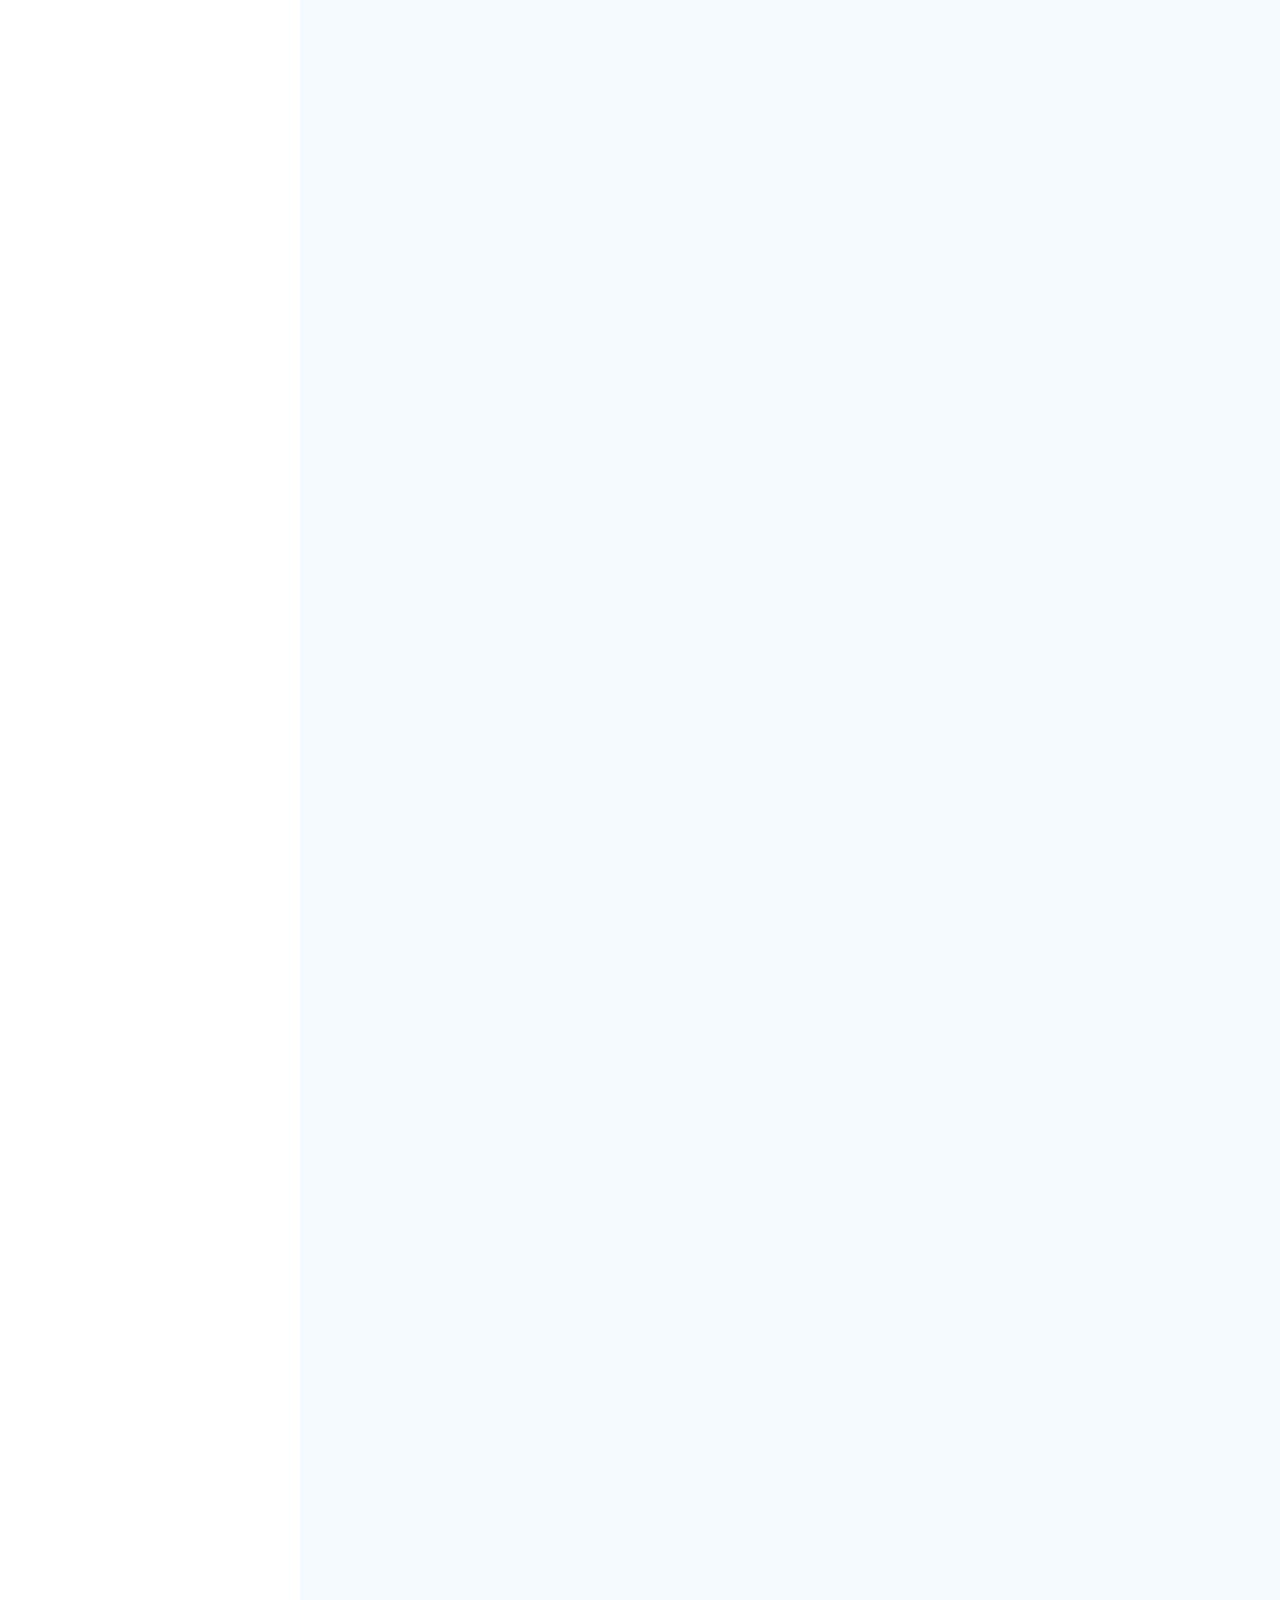
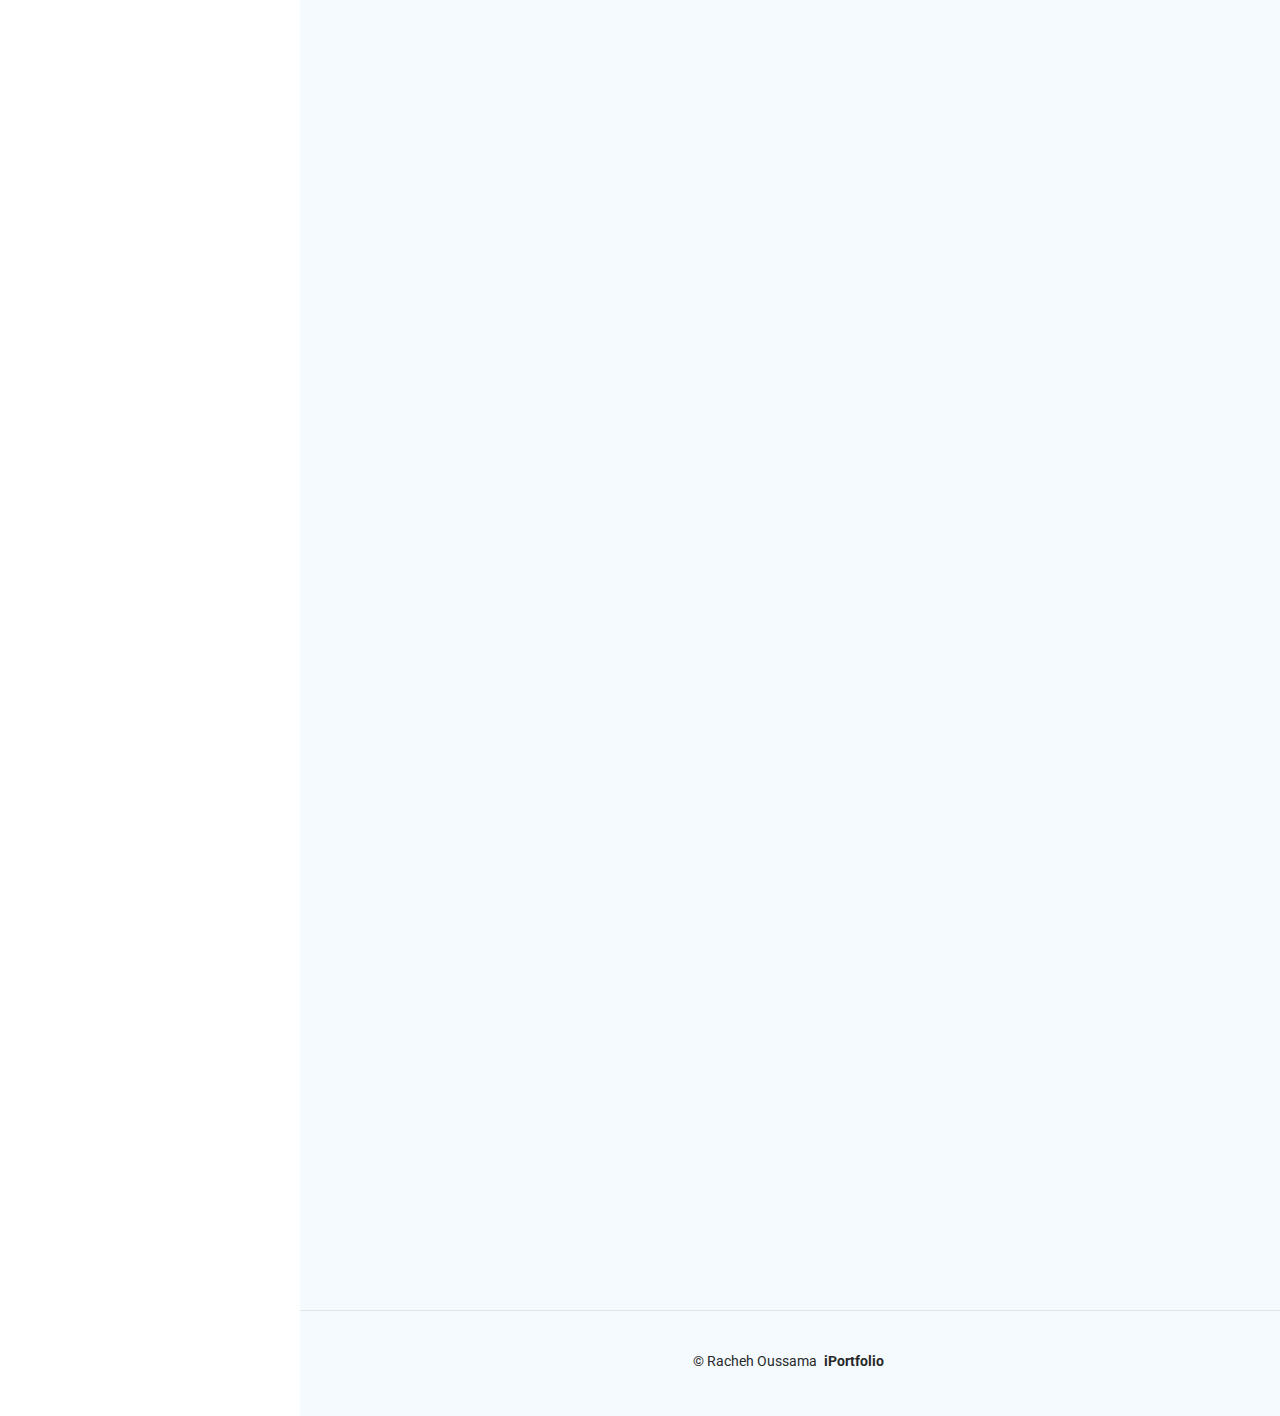
==== commit 422c2401: "first commit" ====
--- a/index.html
+++ b/index.html
@@ -13,6 +13,7 @@
   <link href="assets/img/apple-touch-icon.png" rel="apple-touch-icon">
 
   <!-- Fonts -->
+  <link href="https://cdnjs.cloudflare.com/ajax/libs/font-awesome/6.0.0-beta3/css/all.min.css" rel="stylesheet">
   <link href="https://fonts.googleapis.com" rel="preconnect">
   <link href="https://fonts.gstatic.com" rel="preconnect" crossorigin>
   <link href="https://fonts.googleapis.com/css2?family=Roboto:ital,wght@0,100;0,300;0,400;0,500;0,700;0,900;1,100;1,300;1,400;1,500;1,700;1,900&family=Poppins:ital,wght@0,100;0,200;0,300;0,400;0,500;0,600;0,700;0,800;0,900;1,100;1,200;1,300;1,400;1,500;1,600;1,700;1,800;1,900&family=Raleway:ital,wght@0,100;0,200;0,300;0,400;0,500;0,600;0,700;0,800;0,900;1,100;1,200;1,300;1,400;1,500;1,600;1,700;1,800;1,900&display=swap" rel="stylesheet">
@@ -27,13 +28,6 @@
   <!-- Main CSS File -->
   <link href="assets/css/main.css" rel="stylesheet">
 
-  <!-- =======================================================
-  * Template Name: iPortfolio
-  * Template URL: https://bootstrapmade.com/iportfolio-bootstrap-portfolio-websites-template/
-  * Updated: Jun 29 2024 with Bootstrap v5.3.3
-  * Author: BootstrapMade.com
-  * License: https://bootstrapmade.com/license/
-  ======================================================== -->
 </head>
 
 <body class="index-page">
@@ -42,48 +36,29 @@
     <i class="header-toggle d-xl-none bi bi-list"></i>
 
     <div class="profile-img">
-      <img src="assets/img/oussama.jpg" alt="" class="img-fluid rounded-circle">
+      <img src="assets/img/oussamar.jpg" alt="" class="img-fluid rounded-circle">
     </div>
 
     <a href="index.html" class="logo d-flex align-items-center justify-content-center">
-      <!-- Uncomment the line below if you also wish to use an image logo -->
-      <!-- <img src="assets/img/logo.png" alt=""> -->
-      <h1 class="sitename">Racheh Oussama</h1>
+      <h1 class="sitename"></h1>
     </a>
 
     <div class="social-links text-center">
-      <a href="#" class="twitter"><i class="bi bi-twitter-x"></i></a>
+      <a href="https://github.com/oussamarach1" class="github"><i class="bi bi-github"></i></a>
       <a href="https://www.facebook.com/" class="facebook"><i class="bi bi-facebook"></i></a>
-      <a href="https://www.instagram.com/" class="instagram"><i class="bi bi-instagram"></i></a>
+      <a href="#" class="instagram"><i class="bi bi-instagram"></i></a>
       <a href="file:///C:/Users/ASUS/Desktop/iPortfolio/index.html" class="google-plus"><i class="bi bi-skype"></i></a>
-      <a href="www.reallygreatsite.com" class="linkedin"><i class="bi bi-linkedin"></i></a>
+      <a href="https://www.linkedin.com/in/oussama-racheh-b5103b275/" class="linkedin"><i class="bi bi-linkedin"></i></a>
     </div>
 
     <nav id="navmenu" class="navmenu">
       <ul>
-        <li><a href="#hero" class="active"><i class="bi bi-house navicon"></i>Home</a></li>
-        <li><a href="#about"><i class="bi bi-person navicon"></i> About</a></li>
-        <li><a href="#resume"><i class="bi bi-file-earmark-text navicon"></i> Resume</a></li>
-        <li><a href="#portfolio"><i class="bi bi-images navicon"></i> Portfolio</a></li>
-        <li><a href="#services"><i class="bi bi-hdd-stack navicon"></i> Services</a></li>
-        <li class="dropdown"><a href="#"><i class="bi bi-menu-button navicon"></i> <span>Dropdown</span> <i class="bi bi-chevron-down toggle-dropdown"></i></a>
-          <ul>
-            <li><a href="#">Dropdown 1</a></li>
-            <li class="dropdown"><a href="#"><span>Deep Dropdown</span> <i class="bi bi-chevron-down toggle-dropdown"></i></a>
-              <ul>
-                <li><a href="#">Deep Dropdown 1</a></li>
-                <li><a href="#">Deep Dropdown 2</a></li>
-                <li><a href="#">Deep Dropdown 3</a></li>
-                <li><a href="#">Deep Dropdown 4</a></li>
-                <li><a href="#">Deep Dropdown 5</a></li>
-              </ul>
-            </li>
-            <li><a href="#">Dropdown 2</a></li>
-            <li><a href="#">Dropdown 3</a></li>
-            <li><a href="#">Dropdown 4</a></li>
-          </ul>
-        </li>
-        <li><a href="#contact"><i class="bi bi-envelope navicon"></i> Contact</a></li>
+        <li><a href="#Accueil" class="active"><i class="bi bi-house navicon"></i>Accueil</a></li>
+        <li><a href="#À Propos"><i class="bi bi-person navicon"></i> À Propos</a></li>
+        <li><a href="#Compétences Techniques"><i class="bi bi-person navicon"></i> Compétences Techniques</a></li>
+        <li><a href="#Résumé"><i class="bi bi-file-earmark-text navicon"></i> Résumé</a></li>
+        <li><a href="#Application"><i class="bi bi-images navicon"></i> Application</a></li>
+        <li><a href="#Contact"><i class="bi bi-envelope navicon"></i> Contact</a></li>
       </ul>
     </nav>
 
@@ -92,59 +67,76 @@
   <main class="main">
 
     <!-- Hero Section -->
-    <section id="hero" class="hero section dark-background">
-
-      <img src="assets/img/oussama.jpg" alt="" data-aos="fade-in" class="">
+    <section id="Accueil" class="hero section dark-background">
+
+      <img src="assets/img/1397.jpg" alt="" data-aos="fade-in" class="">
 
       <div class="container" data-aos="fade-up" data-aos-delay="100">
         <h2>Racheh Oussama</h2>
-        <p>je suis <span class="typed" data-typed-items=" Developer">Developer</span><span class="typed-cursor typed-cursor--blink" aria-hidden="true"></span><span class="typed-cursor typed-cursor--blink" aria-hidden="true"></span></p>
+        <p>je suis <span class="typed" data-typed-items=" Développeur">Développeur</span><span class="typed-cursor typed-cursor--blink" aria-hidden="true"></span><span class="typed-cursor typed-cursor--blink" aria-hidden="true"></span></p>
       </div>
 
     </section><!-- /Hero Section -->
 
     <!-- About Section -->
-    <section id="about" class="about section">
+    <section id="À Propos" class="about section">
 
       <!-- Section Title -->
       <div class="container section-title" data-aos="fade-up">
-        <h2>About</h2>
+        <h2>À Propos</h2>
         <p>Je suis étudiant en cinquième année de cycle ingénieur en informatique à l'université SESAME, actuellement à la recherche d'un stage de fin d'études. Motivé et déterminé, je souhaite mettre en pratique mes connaissances théoriques et développer mes compétences professionnelles dans un environnement dynamique. Je suis impatient de contribuer activement au sein d'une entreprise tout en apprenant aux côtés de professionnels expérimentés.</p>
       </div><!-- End Section Title -->
 
       <div class="container" data-aos="fade-up" data-aos-delay="100">
 
         <div class="row gy-4 justify-content-center">
-          <div class="col-lg-4">
-            <img src="assets/img/oussama.jpg" class="img-fluid" alt="">
+          <div class="col-lg-4 text-center">
+            <img src="assets/img/oussama.jpg" class="img-fluid rounded-circle shadow-lg" alt="Oussama Rachah" style="max-width: 80%; height: auto;">
           </div>
+          
           <div class="col-lg-8 content">
-            <h2> Web Developer.</h2>
+            <h2> Développeur Web </h2>
             <p class="fst-italic py-3">
-              Lorem ipsum dolor sit amet, consectetur adipiscing elit, sed do eiusmod tempor incididunt ut labore et dolore
-              magna aliqua.
+              Je m'efforce constamment d'approfondir mes connaissances et d'appliquer mes compétences dans des projets réels
             </p>
             <div class="row">
               <div class="col-lg-6">
                 <ul>
-                  <li><i class="bi bi-chevron-right"></i> <strong>Birthday:</strong> <span>22 Jun 1996</span></li>
-                  <li><i class="bi bi-chevron-right"></i> <strong>Website:</strong> <span>www.example.com</span></li>
-                  <li><i class="bi bi-chevron-right"></i> <strong>Phone:</strong> <span>+21652640993</span></li>
-                  <li><i class="bi bi-chevron-right"></i> <strong>City:</strong> <span>Monestir, Bekalta</span></li>
+                  <li><i class="bi bi-chevron-right"></i> <strong>Date de naissance:</strong> <span>22 Jun 1996</span></li>
+                  <li><i class="bi bi-chevron-right"></i> <strong>Site Web :</strong> <span>www.example.com</span></li>
+                  <li><i class="bi bi-chevron-right"></i> <strong>Téléphone :</strong> <span>+21652640993</span></li>
+                  <li><i class="bi bi-chevron-right"></i> <strong>Adresse :</strong> <span>Monestir, Bekalta</span></li>
                 </ul>
               </div>
               <div class="col-lg-6">
                 <ul>
-                  <li><i class="bi bi-chevron-right"></i> <strong>Age:</strong> <span>28</span></li>
-                  <li><i class="bi bi-chevron-right"></i> <strong>Degree:</strong> <span>Cycle ingénieur 5 éme année</span></li>
+                  <li><i class="bi bi-chevron-right"></i> <strong>Âge :</strong> <span>28</span></li>
+                  <li><i class="bi bi-chevron-right"></i> <strong>Diplôme :</strong> <span>Cycle ingénieur 5 éme année</span></li>
                   <li><i class="bi bi-chevron-right"></i> <strong>Email:</strong> <span>oussama.racheh@sesame.com.tn</span></li>
                 </ul>
               </div>
+              <!-- Bouton Télécharger CV -->
+                <a href="oussamaracheh.pdf" download="oussamaracheh.pdf" class="download-btn">
+                 Télécharger mon CV
+                 </a>
             </div>
-            <p class="py-3">
-              Officiis eligendi itaque labore et dolorum mollitia officiis optio vero. Quisquam sunt adipisci omnis et ut. Nulla accusantium dolor incidunt officia tempore. Et eius omnis.
-              Cupiditate ut dicta maxime officiis quidem quia. Sed et consectetur qui quia repellendus itaque neque.
-            </p>
+            <style>
+              .download-btn {
+                display: inline-block;
+                padding: 10px 20px;
+                background-color: #007bff;
+                color: #fff;
+                text-decoration: none;
+                border-radius: 5px;
+                font-size: 16px;
+                font-weight: bold;
+                transition: background-color 0.3s;
+              }
+          
+              .download-btn:hover {
+                background-color: #0056b3;
+              }
+            </style>
           </div>
         </div>
 
@@ -154,128 +146,106 @@
 
     <!-- Stats Section -->
     <section id="stats" class="stats section">
-
       <div class="container" data-aos="fade-up" data-aos-delay="100">
-
         <div class="row gy-4">
-
           <div class="col-lg-3 col-md-6">
             <div class="stats-item">
               <i class="bi bi-emoji-smile"></i>
-              <span data-purecounter-start="0" data-purecounter-end="232" data-purecounter-duration="1" class="purecounter"></span>
-              <p><strong>Happy Clients</strong> <span>consequuntur quae</span></p>
+              <p><strong>Happy</strong>
             </div>
           </div><!-- End Stats Item -->
-
           <div class="col-lg-3 col-md-6">
             <div class="stats-item">
-              <i class="bi bi-journal-richtext"></i>
-              <span data-purecounter-start="0" data-purecounter-end="521" data-purecounter-duration="1" class="purecounter"></span>
-              <p><strong>Projects</strong> <span>adipisci atque cum quia aut</span></p>
+                <i class="bi bi-emoji-heart-eyes"></i>
+                <p><strong>Active</strong></p>
             </div>
-          </div><!-- End Stats Item -->
-
-          <div class="col-lg-3 col-md-6">
-            <div class="stats-item">
-              <i class="bi bi-headset"></i>
-              <span data-purecounter-start="0" data-purecounter-end="1453" data-purecounter-duration="1" class="purecounter"></span>
-              <p><strong>Hours Of Support</strong> <span>aut commodi quaerat</span></p>
-            </div>
-          </div><!-- End Stats Item -->
-
-          <div class="col-lg-3 col-md-6">
-            <div class="stats-item">
-              <i class="bi bi-people"></i>
-              <span data-purecounter-start="0" data-purecounter-end="32" data-purecounter-duration="1" class="purecounter"></span>
-              <p><strong>Hard Workers</strong> <span>rerum asperiores dolor</span></p>
-            </div>
-          </div><!-- End Stats Item -->
-
         </div>
-
-      </div>
-
+        <div class="col-lg-3 col-md-6">
+          <div class="stats-item">
+              <i class="bi bi-emoji-neutral"></i>
+              <p><strong>Calme</strong></p>
+          </div>
+      </div>
+    </div>
     </section><!-- /Stats Section -->
-
     <!-- Skills Section -->
-    <section id="skills" class="skills section light-background">
+    <section id="Compétences Techniques" class="skills section light-background">
 
       <!-- Section Title -->
       <div class="container section-title" data-aos="fade-up">
-        <h2>Skills</h2>
-        <p>Necessitatibus eius consequatur ex aliquid fuga eum quidem sint consectetur velit</p>
+        <h2>Compétences Techniques</h2>
       </div><!-- End Section Title -->
-
       <div class="container" data-aos="fade-up" data-aos-delay="100">
-
-        <div class="row skills-content skills-animation">
-
-          <div class="col-lg-6">
-
-            <div class="progress">
-              <span class="skill"><span>HTML/CSS</span> <i class="val"></i></span>
-              <div class="progress-bar-wrap">
-                <div class="progress-bar" role="progressbar" aria-valuenow="100" aria-valuemin="0" aria-valuemax="100"></div>
-              </div>
-            </div><!-- End Skills Item -->
-
-            <div class="progress">
-              <span class="skill"><span>Python</span> <i class="val"></i></span>
-              <div class="progress-bar-wrap">
-                <div class="progress-bar" role="progressbar" aria-valuenow="100" aria-valuemin="0" aria-valuemax="100"></div>
-              </div>
-            </div><!-- End Skills Item -->
-
-            <div class="progress">
-              <span class="skill"><span>JavaScript</span> <i class="val"></i></span>
-              <div class="progress-bar-wrap">
-                <div class="progress-bar" role="progressbar" aria-valuenow="100" aria-valuemin="0" aria-valuemax="100"></div>
-              </div>
-              
-              
-              
-            </div><!-- End Skills Item -->
-
-          </div>
-
-          <div class="col-lg-6">
-
-            <div class="progress">
-              <span class="skill"><span>Django</span> <i class="val"></i></span>
-              <div class="progress-bar-wrap">
-                <div class="progress-bar" role="progressbar" aria-valuenow="100" aria-valuemin="0" aria-valuemax="100"></div>
-              </div>
-            </div><!-- End Skills Item -->
-
-            <div class="progress">
-              <span class="skill"><span>SpringBoot</span> <i class="val"></i></span>
-              <div class="progress-bar-wrap">
-                <div class="progress-bar" role="progressbar" aria-valuenow="100" aria-valuemin="0" aria-valuemax="100"></div>
-              </div>
-            </div><!-- End Skills Item -->
-
-            <div class="progress">
-              <span class="skill"><span>Angular</span> <i class="val"></i></span>
-              <div class="progress-bar-wrap">
-                <div class="progress-bar" role="progressbar" aria-valuenow="100" aria-valuemin="0" aria-valuemax="100"></div>
-              </div>
-            </div><!-- End Skills Item -->
-
-          </div>
-
-        </div>
-
-      </div>
-
-    </section><!-- /Skills Section -->
+          <section id="skills" class="skills">
+            <div class="container">
+              <div class="row">
+                <div class="col-lg-6">
+                  <!-- Skill Item with Icons -->
+                  <div class="skill-item">
+                    <i class="fab fa-html5"></i>
+                    <span>HTML/CSS</span>
+                  </div>
+                  <div class="skill-item">
+                    <i class="fab fa-symfony"></i>
+                    <span>Symfony</span>
+                  </div>
+                  <div class="skill-item">
+                    <i class="fab fa-java"></i>
+                    <span>Java</span>
+                  </div>
+                  <div class="skill-item">
+                    <i class="fab fa-python"></i>
+                    <span>Python</span>
+                  </div>
+                  <div class="skill-item">
+                    <img src="./assets/img/S.png" alt="SpringBoot" style="width: 36px; height: 36px; margin-right: 10px;">
+
+                    <span>SpringBoot</span>
+                  </div>
+                  <div class="skill-item">
+                    <i class="fab fa-js-square"></i>
+                    <span>JavaScript</span>
+                  </div>
+                </div>
+          
+                <div class="col-lg-6">
+                  <!-- Skill Item with Icons -->
+                  <div class="skill-item">
+                    <i class="fas fa-project-diagram"></i>
+                    <span>Django</span>
+                  </div>
+                  <div class="skill-item">
+                    <i class="fab fa-git-alt"></i>
+                    <span>Git</span>
+                  </div>
+                  <div class="skill-item">
+                    <i class="fas fa-database"></i>
+                    <span>MySQL</span>
+                  </div>
+                  <div class="skill-item">
+                    <i class="fab fa-react"></i>
+                    <span>ReactJs</span>
+                  </div>
+                  <div class="skill-item">
+                    <i class="fab fa-angular"></i>
+                    <span>Angular</span>
+                  </div>
+                  <div class="skill-item">
+                    <i class="fas fa-code"></i>
+                    <span>C</span>
+                  </div>
+                </div>
+              </div>
+            </div>
+          </section>
+          
 
     <!-- Resume Section -->
-    <section id="resume" class="resume section">
+    <section id="Résumé" class="resume section">
 
       <!-- Section Title -->
       <div class="container section-title" data-aos="fade-up">
         <h2>Resume</h2>
-        <p>Magnam dolores commodi suscipit. Necessitatibus eius consequatur ex aliquid fuga eum quidem. Sit sint consectetur velit. Quisquam quos quisquam cupiditate. Et nemo qui impedit suscipit alias ea. Quia fugiat sit in iste officiis commodi quidem hic quas.</p>
       </div><!-- End Section Title -->
 
       <div class="container">
@@ -283,19 +253,24 @@
         <div class="row">
 
           <div class="col-lg-6" data-aos="fade-up" data-aos-delay="100">
-            <h3 class="resume-title">Sumary</h3>
+            <h3 class="resume-title">Projet académique </h3>
 
             <div class="resume-item pb-0">
-              <h4>Brandon Johnson</h4>
-              <p><em>Innovative and deadline-driven Graphic Designer with 3+ years of experience designing and developing user-centered digital/print marketing material from initial concept to final, polished deliverable.</em></p>
+              <h4>Application Assure Facile</h4>
               <ul>
-                <li>Portland par 127,Orlando, FL</li>
-                <li>(123) 456-7891</li>
-                <li>alice.barkley@example.com</li>
+                <li>Je développe une application web pour l'assurance, permettant une connexion directe avec les tiers payants et automatisant le traitement des procédures.</li>
+              </ul>
+              <h4>Développement d’une plateforme de hackathon et dechallenge d’apprentissage</h4>
+              <ul>
+                <li>Le projet consiste à développer une plateforme web qui permettra aux organisateurs de hackathons de créer et gérer leurs événements, et aux participants de découvrir les hackathons disponibles, de s'inscrire et de soumettre leurs solutions.</li>
+              </ul>
+              <h4>POWER GYM</h4>
+              <ul>
+                <li>Développement d’un site web statique pour une salle de sport, permettant aux utilisateurs de découvrir les services, de s’inscrire et de gérer leurs abonnements, avec un design ergonomique et des fonctionnalités interactives</li>
               </ul>
             </div><!-- Edn Resume Item -->
 
-            <h3 class="resume-title">Education</h3>
+            <h3 class="resume-title">Formation</h3>
             <div class="resume-item">
               <h4> cycle ingénieur en informatique </h4>
               <h5>2021 - Presant</h5>
@@ -313,30 +288,38 @@
           </div>
 
           <div class="col-lg-6" data-aos="fade-up" data-aos-delay="200">
-            <h3 class="resume-title">Professional Experience</h3>
+            <h3 class="resume-title">Expérience Professionnelle</h3>
             <div class="resume-item">
-              <h4>Senior graphic design specialist</h4>
-              <h5>2019 - Present</h5>
-              <p><em>Experion, New York, NY </em></p>
+              <h4>Stage D'été </h4>
+              <h5>07/2024 -09/ 2024</h5>
+              <p><em>OPTIMA SOFT PLUS , Tunis | En Ligne </em></p>
+              <h5>Gestion des stocks </h5>
               <ul>
-                <li>Lead in the design, development, and implementation of the graphic, layout, and production communication materials</li>
-                <li>Delegate tasks to the 7 members of the design team and provide counsel on all aspects of the project. </li>
-                <li>Supervise the assessment of all graphic materials in order to ensure quality and accuracy of the design</li>
-                <li>Oversee the efficient use of production project budgets ranging from $2,000 - $25,000</li>
+                <li>Ma tâche consiste à développer une application web pour la gestion des stocks, permettant un suivi et une organisation optimisés des inventaires. Ce projet vise à améliorer la visibilité et le contrôle des niveaux de stock.</li>
+                <li>Environnement : SpringBoot, Angular, MySQL. </li>
               </ul>
             </div><!-- Edn Resume Item -->
 
             <div class="resume-item">
-              <h4>Graphic design specialist</h4>
-              <h5>2017 - 2018</h5>
-              <p><em>Stepping Stone Advertising, New York, NY</em></p>
+              <h4>Stage D'été </h4>
+              <h5>07/2023 - 08/2023</h5>
+              <p><em> Nxtya , Monestir</em></p>
+              <h5>sign up </h5>
               <ul>
-                <li>Developed numerous marketing programs (logos, brochures,infographics, presentations, and advertisements).</li>
-                <li>Managed up to 5 projects or tasks at a given time while under pressure</li>
-                <li>Recommended and consulted with clients on the most appropriate graphic design</li>
-                <li>Created 4+ design presentations and proposals a month for clients and account managers</li>
+                <li>Ma tâche consiste à développer une partie du front-end de l'application, comprenant les pages de connexion (sign in) et d'inscription (sign up).
+                </li>
+                <li>Environnement : ReactJS.</li>
               </ul>
             </div><!-- Edn Resume Item -->
+            <div class="col-lg-6" data-aos="fade-up" data-aos-delay="200">
+              <h3 class="resume-title">certification</h3>
+              <div class="resume-item">
+                <ul>
+                  <li>IT Specialist-SoftwareDevelopment </li>
+                  <li>IT Specialist-Cybersecurity </li>
+                </ul>
+              </div><!-- Edn Resume Item -->
+            
 
           </div>
 
@@ -347,12 +330,11 @@
     </section><!-- /Resume Section -->
 
     <!-- Portfolio Section -->
-    <section id="portfolio" class="portfolio section light-background">
+    <section id="Application" class="portfolio section light-background">
 
       <!-- Section Title -->
       <div class="container section-title" data-aos="fade-up">
-        <h2>Portfolio</h2>
-        <p>Magnam dolores commodi suscipit. Necessitatibus eius consequatur ex aliquid fuga eum quidem. Sit sint consectetur velit. Quisquam quos quisquam cupiditate. Et nemo qui impedit suscipit alias ea. Quia fugiat sit in iste officiis commodi quidem hic quas.</p>
+        <h2>Application</h2>
       </div><!-- End Section Title -->
 
       <div class="container">
@@ -360,354 +342,104 @@
         <div class="isotope-layout" data-default-filter="*" data-layout="masonry" data-sort="original-order">
 
           <ul class="portfolio-filters isotope-filters" data-aos="fade-up" data-aos-delay="100">
-            <li data-filter="*" class="filter-active">All</li>
             <li data-filter=".filter-app">App</li>
-            <li data-filter=".filter-product">Product</li>
-            <li data-filter=".filter-branding">Branding</li>
-            <li data-filter=".filter-books">Books</li>
           </ul><!-- End Portfolio Filters -->
 
           <div class="row gy-4 isotope-container" data-aos="fade-up" data-aos-delay="200">
 
             <div class="col-lg-4 col-md-6 portfolio-item isotope-item filter-app">
               <div class="portfolio-content h-100">
-                <img src="assets/img/portfolio/app-1.jpg" class="img-fluid" alt="">
-                <div class="portfolio-info">
-                  <h4>App 1</h4>
-                  <p>Lorem ipsum, dolor sit amet consectetur</p>
-                  <a href="assets/img/portfolio/app-1.jpg" title="App 1" data-gallery="portfolio-gallery-app" class="glightbox preview-link"><i class="bi bi-zoom-in"></i></a>
-                  <a href="portfolio-details.html" title="More Details" class="details-link"><i class="bi bi-link-45deg"></i></a>
+                <img src="assets/img/powergym.png" class="img-fluid" alt="">
+                <div class="portfolio-info">
+                  <h4>POWER GYM</h4>
+                  <a href="assets/img/powergym.png" title="App 1" data-gallery="portfolio-gallery-app" class="glightbox preview-link"><i class="bi bi-zoom-in"></i></a>
                 </div>
               </div>
             </div><!-- End Portfolio Item -->
 
             <div class="col-lg-4 col-md-6 portfolio-item isotope-item filter-product">
               <div class="portfolio-content h-100">
-                <img src="assets/img/portfolio/product-1.jpg" class="img-fluid" alt="">
-                <div class="portfolio-info">
-                  <h4>Product 1</h4>
-                  <p>Lorem ipsum, dolor sit amet consectetur</p>
-                  <a href="assets/img/portfolio/product-1.jpg" title="Product 1" data-gallery="portfolio-gallery-product" class="glightbox preview-link"><i class="bi bi-zoom-in"></i></a>
-                  <a href="portfolio-details.html" title="More Details" class="details-link"><i class="bi bi-link-45deg"></i></a>
+                <img src="assets/img/portfolio/hackathon.png" class="img-fluid" alt="">
+                <div class="portfolio-info">
+                  <h4>Hackathon</h4>
+                  <p>plateforme de hackathon et dechallenge d’apprentissage</p>
+                  <a href="assets/img/portfolio/hackathon.png" title="App 2" data-gallery="portfolio-gallery-product" class="glightbox preview-link"><i class="bi bi-zoom-in"></i></a>
                 </div>
               </div>
             </div><!-- End Portfolio Item -->
 
             <div class="col-lg-4 col-md-6 portfolio-item isotope-item filter-branding">
               <div class="portfolio-content h-100">
-                <img src="assets/img/portfolio/branding-1.jpg" class="img-fluid" alt="">
-                <div class="portfolio-info">
-                  <h4>Branding 1</h4>
-                  <p>Lorem ipsum, dolor sit amet consectetur</p>
-                  <a href="assets/img/portfolio/branding-1.jpg" title="Branding 1" data-gallery="portfolio-gallery-branding" class="glightbox preview-link"><i class="bi bi-zoom-in"></i></a>
-                  <a href="portfolio-details.html" title="More Details" class="details-link"><i class="bi bi-link-45deg"></i></a>
+                <img src="assets/img/portfolio/assur2.png" class="img-fluid" alt="">
+                <div class="portfolio-info">
+                  <h4>Assure Facile</h4>
+                  <p>Application Assure Facile</p>
+                  <a href="assets/img/portfolio/assur2.png" title="App 3" data-gallery="portfolio-gallery-branding" class="glightbox preview-link"><i class="bi bi-zoom-in"></i></a>
                 </div>
               </div>
             </div><!-- End Portfolio Item -->
 
             <div class="col-lg-4 col-md-6 portfolio-item isotope-item filter-books">
               <div class="portfolio-content h-100">
-                <img src="assets/img/portfolio/books-1.jpg" class="img-fluid" alt="">
-                <div class="portfolio-info">
-                  <h4>Books 1</h4>
-                  <p>Lorem ipsum, dolor sit amet consectetur</p>
-                  <a href="assets/img/portfolio/books-1.jpg" title="Branding 1" data-gallery="portfolio-gallery-book" class="glightbox preview-link"><i class="bi bi-zoom-in"></i></a>
-                  <a href="portfolio-details.html" title="More Details" class="details-link"><i class="bi bi-link-45deg"></i></a>
+                <img src="assets/img/portfolio/Assure.png" class="img-fluid" alt="">
+                <div class="portfolio-info">
+                  <h4>Assure Facile</h4>
+                  <p>page Login</p>
+                  <a href="assets/img/portfolio/Assure.png" title="App 4" data-gallery="portfolio-gallery-book" class="glightbox preview-link"><i class="bi bi-zoom-in"></i></a>
                 </div>
               </div>
             </div><!-- End Portfolio Item -->
 
             <div class="col-lg-4 col-md-6 portfolio-item isotope-item filter-app">
               <div class="portfolio-content h-100">
-                <img src="assets/img/portfolio/app-2.jpg" class="img-fluid" alt="">
-                <div class="portfolio-info">
-                  <h4>App 2</h4>
-                  <p>Lorem ipsum, dolor sit amet consectetur</p>
-                  <a href="assets/img/portfolio/app-2.jpg" title="App 2" data-gallery="portfolio-gallery-app" class="glightbox preview-link"><i class="bi bi-zoom-in"></i></a>
-                  <a href="portfolio-details.html" title="More Details" class="details-link"><i class="bi bi-link-45deg"></i></a>
+                <img src="assets/img/portfolio/singe.png" class="img-fluid" alt="">
+                <div class="portfolio-info">
+                  <h4>SignMeUp</h4>
+                  
+                  <a href="assets/img/portfolio/singe.png" title="App 5" data-gallery="portfolio-gallery-app" class="glightbox preview-link"><i class="bi bi-zoom-in"></i></a>
                 </div>
               </div>
             </div><!-- End Portfolio Item -->
 
             <div class="col-lg-4 col-md-6 portfolio-item isotope-item filter-product">
               <div class="portfolio-content h-100">
-                <img src="assets/img/portfolio/product-2.jpg" class="img-fluid" alt="">
-                <div class="portfolio-info">
-                  <h4>Product 2</h4>
-                  <p>Lorem ipsum, dolor sit amet consectetur</p>
-                  <a href="assets/img/portfolio/product-2.jpg" title="Product 2" data-gallery="portfolio-gallery-product" class="glightbox preview-link"><i class="bi bi-zoom-in"></i></a>
-                  <a href="portfolio-details.html" title="More Details" class="details-link"><i class="bi bi-link-45deg"></i></a>
+                <img src="assets/img/portfolio/sing2.png" class="img-fluid" alt="">
+                <div class="portfolio-info">
+                  <h4>SignMeUp</h4>
+                  
+                  <a href="assets/img/portfolio/sing2.png" title="App 6" data-gallery="portfolio-gallery-product" class="glightbox preview-link"><i class="bi bi-zoom-in"></i></a>
                 </div>
               </div>
             </div><!-- End Portfolio Item -->
 
             <div class="col-lg-4 col-md-6 portfolio-item isotope-item filter-branding">
               <div class="portfolio-content h-100">
-                <img src="assets/img/portfolio/branding-2.jpg" class="img-fluid" alt="">
-                <div class="portfolio-info">
-                  <h4>Branding 2</h4>
-                  <p>Lorem ipsum, dolor sit amet consectetur</p>
-                  <a href="assets/img/portfolio/branding-2.jpg" title="Branding 2" data-gallery="portfolio-gallery-branding" class="glightbox preview-link"><i class="bi bi-zoom-in"></i></a>
-                  <a href="portfolio-details.html" title="More Details" class="details-link"><i class="bi bi-link-45deg"></i></a>
+                <img src="assets/img/portfolio/gestion.png" class="img-fluid" alt="">
+                <div class="portfolio-info">
+                  <h4>Gestion de stocks</h4>
+                  <p>Gestion de stocks</p>
+                  <a href="assets/img/portfolio/gestion.png" title="App 7" data-gallery="portfolio-gallery-branding" class="glightbox preview-link"><i class="bi bi-zoom-in"></i></a>
                 </div>
               </div>
             </div><!-- End Portfolio Item -->
 
             <div class="col-lg-4 col-md-6 portfolio-item isotope-item filter-books">
               <div class="portfolio-content h-100">
-                <img src="assets/img/portfolio/books-2.jpg" class="img-fluid" alt="">
-                <div class="portfolio-info">
-                  <h4>Books 2</h4>
-                  <p>Lorem ipsum, dolor sit amet consectetur</p>
-                  <a href="assets/img/portfolio/books-2.jpg" title="Branding 2" data-gallery="portfolio-gallery-book" class="glightbox preview-link"><i class="bi bi-zoom-in"></i></a>
-                  <a href="portfolio-details.html" title="More Details" class="details-link"><i class="bi bi-link-45deg"></i></a>
-                </div>
-              </div>
-            </div><!-- End Portfolio Item -->
-
-            <div class="col-lg-4 col-md-6 portfolio-item isotope-item filter-app">
-              <div class="portfolio-content h-100">
-                <img src="assets/img/portfolio/app-3.jpg" class="img-fluid" alt="">
-                <div class="portfolio-info">
-                  <h4>App 3</h4>
-                  <p>Lorem ipsum, dolor sit amet consectetur</p>
-                  <a href="assets/img/portfolio/app-3.jpg" title="App 3" data-gallery="portfolio-gallery-app" class="glightbox preview-link"><i class="bi bi-zoom-in"></i></a>
-                  <a href="portfolio-details.html" title="More Details" class="details-link"><i class="bi bi-link-45deg"></i></a>
-                </div>
-              </div>
-            </div><!-- End Portfolio Item -->
-
-            <div class="col-lg-4 col-md-6 portfolio-item isotope-item filter-product">
-              <div class="portfolio-content h-100">
-                <img src="assets/img/portfolio/product-3.jpg" class="img-fluid" alt="">
-                <div class="portfolio-info">
-                  <h4>Product 3</h4>
-                  <p>Lorem ipsum, dolor sit amet consectetur</p>
-                  <a href="assets/img/portfolio/product-3.jpg" title="Product 3" data-gallery="portfolio-gallery-product" class="glightbox preview-link"><i class="bi bi-zoom-in"></i></a>
-                  <a href="portfolio-details.html" title="More Details" class="details-link"><i class="bi bi-link-45deg"></i></a>
-                </div>
-              </div>
-            </div><!-- End Portfolio Item -->
-
-            <div class="col-lg-4 col-md-6 portfolio-item isotope-item filter-branding">
-              <div class="portfolio-content h-100">
-                <img src="assets/img/portfolio/branding-3.jpg" class="img-fluid" alt="">
-                <div class="portfolio-info">
-                  <h4>Branding 3</h4>
-                  <p>Lorem ipsum, dolor sit amet consectetur</p>
-                  <a href="assets/img/portfolio/branding-3.jpg" title="Branding 2" data-gallery="portfolio-gallery-branding" class="glightbox preview-link"><i class="bi bi-zoom-in"></i></a>
-                  <a href="portfolio-details.html" title="More Details" class="details-link"><i class="bi bi-link-45deg"></i></a>
-                </div>
-              </div>
-            </div><!-- End Portfolio Item -->
-
-            <div class="col-lg-4 col-md-6 portfolio-item isotope-item filter-books">
-              <div class="portfolio-content h-100">
-                <img src="assets/img/portfolio/books-3.jpg" class="img-fluid" alt="">
-                <div class="portfolio-info">
-                  <h4>Books 3</h4>
-                  <p>Lorem ipsum, dolor sit amet consectetur</p>
-                  <a href="assets/img/portfolio/books-3.jpg" title="Branding 3" data-gallery="portfolio-gallery-book" class="glightbox preview-link"><i class="bi bi-zoom-in"></i></a>
-                  <a href="portfolio-details.html" title="More Details" class="details-link"><i class="bi bi-link-45deg"></i></a>
-                </div>
-              </div>
-            </div><!-- End Portfolio Item -->
-
-          </div><!-- End Portfolio Container -->
-
-        </div>
-
-      </div>
-
+                <img src="assets/img/portfolio/stock.png" class="img-fluid" alt="">
+                <div class="portfolio-info">
+                  <h4>Gestion de stocks</h4>
+                  <p>Gestion de stocks</p>
+                  <a href="assets/img/portfolio/stock.png" title="App 8" data-gallery="portfolio-gallery-book" class="glightbox preview-link"><i class="bi bi-zoom-in"></i></a>
+                </div>
+              </div>
+            </div><!-- End Portfolio Item -->
     </section><!-- /Portfolio Section -->
-
-    <!-- Services Section -->
-    <section id="services" class="services section">
+    <!-- Contact Section -->
+    <section id="Contact" class="contact section" wi>
 
       <!-- Section Title -->
-      <div class="container section-title" data-aos="fade-up">
-        <h2>Services</h2>
-        <p>Magnam dolores commodi suscipit. Necessitatibus eius consequatur ex aliquid fuga eum quidem. Sit sint consectetur velit. Quisquam quos quisquam cupiditate. Et nemo qui impedit suscipit alias ea. Quia fugiat sit in iste officiis commodi quidem hic quas.</p>
-      </div><!-- End Section Title -->
-
-      <div class="container">
-
-        <div class="row gy-4">
-
-          <div class="col-lg-4 col-md-6 service-item d-flex" data-aos="fade-up" data-aos-delay="100">
-            <div class="icon flex-shrink-0"><i class="bi bi-briefcase"></i></div>
-            <div>
-              <h4 class="title"><a href="service-details.html" class="stretched-link">Lorem Ipsum</a></h4>
-              <p class="description">Voluptatum deleniti atque corrupti quos dolores et quas molestias excepturi sint occaecati cupiditate non provident</p>
-            </div>
-          </div>
-          <!-- End Service Item -->
-
-          <div class="col-lg-4 col-md-6 service-item d-flex" data-aos="fade-up" data-aos-delay="200">
-            <div class="icon flex-shrink-0"><i class="bi bi-card-checklist"></i></div>
-            <div>
-              <h4 class="title"><a href="service-details.html" class="stretched-link">Dolor Sitema</a></h4>
-              <p class="description">Minim veniam, quis nostrud exercitation ullamco laboris nisi ut aliquip ex ea commodo consequat tarad limino ata</p>
-            </div>
-          </div><!-- End Service Item -->
-
-          <div class="col-lg-4 col-md-6 service-item d-flex" data-aos="fade-up" data-aos-delay="300">
-            <div class="icon flex-shrink-0"><i class="bi bi-bar-chart"></i></div>
-            <div>
-              <h4 class="title"><a href="service-details.html" class="stretched-link">Sed ut perspiciatis</a></h4>
-              <p class="description">Duis aute irure dolor in reprehenderit in voluptate velit esse cillum dolore eu fugiat nulla pariatur</p>
-            </div>
-          </div><!-- End Service Item -->
-
-          <div class="col-lg-4 col-md-6 service-item d-flex" data-aos="fade-up" data-aos-delay="400">
-            <div class="icon flex-shrink-0"><i class="bi bi-binoculars"></i></div>
-            <div>
-              <h4 class="title"><a href="service-details.html" class="stretched-link">Magni Dolores</a></h4>
-              <p class="description">Excepteur sint occaecat cupidatat non proident, sunt in culpa qui officia deserunt mollit anim id est laborum</p>
-            </div>
-          </div><!-- End Service Item -->
-
-          <div class="col-lg-4 col-md-6 service-item d-flex" data-aos="fade-up" data-aos-delay="500">
-            <div class="icon flex-shrink-0"><i class="bi bi-brightness-high"></i></div>
-            <div>
-              <h4 class="title"><a href="service-details.html" class="stretched-link">Nemo Enim</a></h4>
-              <p class="description">At vero eos et accusamus et iusto odio dignissimos ducimus qui blanditiis praesentium voluptatum deleniti atque</p>
-            </div>
-          </div><!-- End Service Item -->
-
-          <div class="col-lg-4 col-md-6 service-item d-flex" data-aos="fade-up" data-aos-delay="600">
-            <div class="icon flex-shrink-0"><i class="bi bi-calendar4-week"></i></div>
-            <div>
-              <h4 class="title"><a href="service-details.html" class="stretched-link">Eiusmod Tempor</a></h4>
-              <p class="description">Et harum quidem rerum facilis est et expedita distinctio. Nam libero tempore, cum soluta nobis est eligendi</p>
-            </div>
-          </div><!-- End Service Item -->
-
-        </div>
-
-      </div>
-
-    </section><!-- /Services Section -->
-
-    <!-- Testimonials Section -->
-    <section id="testimonials" class="testimonials section light-background">
-
-      <!-- Section Title -->
-      <div class="container section-title" data-aos="fade-up">
-        <h2>Testimonials</h2>
-        <p>Necessitatibus eius consequatur ex aliquid fuga eum quidem sint consectetur velit</p>
-      </div><!-- End Section Title -->
-
-      <div class="container" data-aos="fade-up" data-aos-delay="100">
-
-        <div class="swiper init-swiper">
-          <script type="application/json" class="swiper-config">
-            {
-              "loop": true,
-              "speed": 600,
-              "autoplay": {
-                "delay": 5000
-              },
-              "slidesPerView": "auto",
-              "pagination": {
-                "el": ".swiper-pagination",
-                "type": "bullets",
-                "clickable": true
-              },
-              "breakpoints": {
-                "320": {
-                  "slidesPerView": 1,
-                  "spaceBetween": 40
-                },
-                "1200": {
-                  "slidesPerView": 3,
-                  "spaceBetween": 1
-                }
-              }
-            }
-          </script>
-          <div class="swiper-wrapper">
-
-            <div class="swiper-slide">
-              <div class="testimonial-item">
-                <p>
-                  <i class="bi bi-quote quote-icon-left"></i>
-                  <span>Proin iaculis purus consequat sem cure digni ssim donec porttitora entum suscipit rhoncus. Accusantium quam, ultricies eget id, aliquam eget nibh et. Maecen aliquam, risus at semper.</span>
-                  <i class="bi bi-quote quote-icon-right"></i>
-                </p>
-                <img src="assets/img/testimonials/testimonials-1.jpg" class="testimonial-img" alt="">
-                <h3>Saul Goodman</h3>
-                <h4>Ceo &amp; Founder</h4>
-              </div>
-            </div><!-- End testimonial item -->
-
-            <div class="swiper-slide">
-              <div class="testimonial-item">
-                <p>
-                  <i class="bi bi-quote quote-icon-left"></i>
-                  <span>Export tempor illum tamen malis malis eram quae irure esse labore quem cillum quid malis quorum velit fore eram velit sunt aliqua noster fugiat irure amet legam anim culpa.</span>
-                  <i class="bi bi-quote quote-icon-right"></i>
-                </p>
-                <img src="assets/img/testimonials/testimonials-2.jpg" class="testimonial-img" alt="">
-                <h3>Sara Wilsson</h3>
-                <h4>Designer</h4>
-              </div>
-            </div><!-- End testimonial item -->
-
-            <div class="swiper-slide">
-              <div class="testimonial-item">
-                <p>
-                  <i class="bi bi-quote quote-icon-left"></i>
-                  <span>Enim nisi quem export duis labore cillum quae magna enim sint quorum nulla quem veniam duis minim tempor labore quem eram duis noster aute amet eram fore quis sint minim.</span>
-                  <i class="bi bi-quote quote-icon-right"></i>
-                </p>
-                <img src="assets/img/testimonials/testimonials-3.jpg" class="testimonial-img" alt="">
-                <h3>Jena Karlis</h3>
-                <h4>Store Owner</h4>
-              </div>
-            </div><!-- End testimonial item -->
-
-            <div class="swiper-slide">
-              <div class="testimonial-item">
-                <p>
-                  <i class="bi bi-quote quote-icon-left"></i>
-                  <span>Fugiat enim eram quae cillum dolore dolor amet nulla culpa multos export minim fugiat dolor enim duis veniam ipsum anim magna sunt elit fore quem dolore labore illum veniam.</span>
-                  <i class="bi bi-quote quote-icon-right"></i>
-                </p>
-                <img src="assets/img/testimonials/testimonials-4.jpg" class="testimonial-img" alt="">
-                <h3>Matt Brandon</h3>
-                <h4>Freelancer</h4>
-              </div>
-            </div><!-- End testimonial item -->
-
-            <div class="swiper-slide">
-              <div class="testimonial-item">
-                <p>
-                  <i class="bi bi-quote quote-icon-left"></i>
-                  <span>Quis quorum aliqua sint quem legam fore sunt eram irure aliqua veniam tempor noster veniam sunt culpa nulla illum cillum fugiat legam esse veniam culpa fore nisi cillum quid.</span>
-                  <i class="bi bi-quote quote-icon-right"></i>
-                </p>
-                <img src="assets/img/testimonials/testimonials-5.jpg" class="testimonial-img" alt="">
-                <h3>John Larson</h3>
-                <h4>Entrepreneur</h4>
-              </div>
-            </div><!-- End testimonial item -->
-
-          </div>
-          <div class="swiper-pagination"></div>
-        </div>
-
-      </div>
-
-    </section><!-- /Testimonials Section -->
-
-    <!-- Contact Section -->
-    <section id="contact" class="contact section">
-
-      <!-- Section Title -->
-      <div class="container section-title" data-aos="fade-up">
+      <div class="container section-title" data-aos="fade-up" >
         <h2>Contact</h2>
-        <p>Necessitatibus eius consequatur ex aliquid fuga eum quidem sint consectetur velit</p>
       </div><!-- End Section Title -->
 
       <div class="container" data-aos="fade-up" data-aos-delay="100">
@@ -720,7 +452,7 @@
               <div class="info-item d-flex" data-aos="fade-up" data-aos-delay="200">
                 <i class="bi bi-geo-alt flex-shrink-0"></i>
                 <div>
-                  <h3>Address</h3>
+                  <h3>Adresse</h3>
                   <p>Monestir , Bekalta</p>
                 </div>
               </div><!-- End Info Item -->
@@ -728,7 +460,7 @@
               <div class="info-item d-flex" data-aos="fade-up" data-aos-delay="300">
                 <i class="bi bi-telephone flex-shrink-0"></i>
                 <div>
-                  <h3>Call Us</h3>
+                  <h3>Appelez-nous</h3>
                   <p>+21652640993</p>
                 </div>
               </div><!-- End Info Item -->
@@ -736,55 +468,17 @@
               <div class="info-item d-flex" data-aos="fade-up" data-aos-delay="400">
                 <i class="bi bi-envelope flex-shrink-0"></i>
                 <div>
-                  <h3>Email Us</h3>
+                  <h3>Envoyez-nous un email</h3>
                   <p>oussama.racheh@sesame.com.tn</p>
                 </div>
               </div><!-- End Info Item -->
 
-              <iframe src="https://maps.app.goo.gl/Q5r69nMtFLsXxJKj9" frameborder="0" style="border:0; width: 100%; height: 270px;" allowfullscreen="" loading="lazy" referrerpolicy="no-referrer-when-downgrade"></iframe>
+              <iframe src="https://www.google.com/maps/embed?pb=!1m18!1m12!1m3!1d6381.123431077663!2d10.180705141740198!3d36.900831968494344!2m3!1f0!2f0!3f0!3m2!1i1024!2i768!4f13.1!3m3!1m2!1s0x12e2cb763f2120bb%3A0xc3e79593db50c2e8!2sLa%20petite%20Ariana%2C%20Cebalat%20Ben%20Ammar!5e0!3m2!1sfr!2stn!4v1733573776446!5m2!1sfr!2stn" width="100%" height="450" style="border:0;" allowfullscreen="" loading="lazy" referrerpolicy="no-referrer-when-downgrade"></iframe>
+
             </div>
           </div>
-
-          <div class="col-lg-7">
-            <form action="forms/contact.php" method="post" class="php-email-form" data-aos="fade-up" data-aos-delay="200">
-              <div class="row gy-4">
-
-                <div class="col-md-6">
-                  <label for="name-field" class="pb-2">Your Name</label>
-                  <input type="text" name="name" id="name-field" class="form-control" required="">
-                </div>
-
-                <div class="col-md-6">
-                  <label for="email-field" class="pb-2">Your Email</label>
-                  <input type="email" class="form-control" name="email" id="email-field" required="">
-                </div>
-
-                <div class="col-md-12">
-                  <label for="subject-field" class="pb-2">Subject</label>
-                  <input type="text" class="form-control" name="subject" id="subject-field" required="">
-                </div>
-
-                <div class="col-md-12">
-                  <label for="message-field" class="pb-2">Message</label>
-                  <textarea class="form-control" name="message" rows="10" id="message-field" required=""></textarea>
-                </div>
-
-                <div class="col-md-12 text-center">
-                  <div class="loading">Loading</div>
-                  <div class="error-message"></div>
-                  <div class="sent-message">Your message has been sent. Thank you!</div>
-
-                  <button type="submit">Send Message</button>
-                </div>
-
-              </div>
-            </form>
-          </div><!-- End Contact Form -->
-
         </div>
-
-      </div>
-
+      </div>
     </section><!-- /Contact Section -->
 
   </main>
@@ -793,14 +487,10 @@
 
     <div class="container">
       <div class="copyright text-center ">
-        <p>© <span>Copyright</span> <strong class="px-1 sitename">iPortfolio</strong> <span>All Rights Reserved</span></p>
+        <p>© <span>Racheh Oussama</span> <strong class="px-1 sitename">iPortfolio</strong> 
       </div>
       <div class="credits">
-        <!-- All the links in the footer should remain intact. -->
-        <!-- You can delete the links only if you've purchased the pro version. -->
-        <!-- Licensing information: https://bootstrapmade.com/license/ -->
-        <!-- Purchase the pro version with working PHP/AJAX contact form: [buy-url] -->
-        Designed by <a href="https://bootstrapmade.com/">BootstrapMade</a>
+         <a href="https://bootstrapmade.com/"></a>
       </div>
     </div>
 
--- a/assets/css/main.css
+++ b/assets/css/main.css
@@ -12,13 +12,15 @@
 --------------------------------------------------------------*/
 /* Fonts */
 :root {
-  --default-font: "Roboto",  system-ui, -apple-system, "Segoe UI", Roboto, "Helvetica Neue", Arial, "Noto Sans", "Liberation Sans", sans-serif, "Apple Color Emoji", "Segoe UI Emoji", "Segoe UI Symbol", "Noto Color Emoji";
-  --heading-font: "Raleway",  sans-serif;
-  --nav-font: "Poppins",  sans-serif;
+  --default-font: "Roboto", system-ui, -apple-system, "Segoe UI", Roboto,
+    "Helvetica Neue", Arial, "Noto Sans", "Liberation Sans", sans-serif,
+    "Apple Color Emoji", "Segoe UI Emoji", "Segoe UI Symbol", "Noto Color Emoji";
+  --heading-font: "Raleway", sans-serif;
+  --nav-font: "Poppins", sans-serif;
 }
 
 /* Global Colors - The following color variables are used throughout the website. Updating them here will change the color scheme of the entire website */
-:root { 
+:root {
   --background-color: #ffffff; /* Background color for the entire website, including individual sections */
   --default-color: #272829; /* Default color used for the majority of the text content across the entire website */
   --heading-color: #050d18; /* Color for headings, subheadings and title throughout the website */
@@ -29,7 +31,7 @@
 
 /* Nav Menu Colors - The following color variables are used specifically for the navigation menu. They are separate from the global colors to allow for more customization options */
 :root {
-  --nav-color: #a8a9b4;  /* The default color of the main navmenu links */
+  --nav-color: #a8a9b4; /* The default color of the main navmenu links */
   --nav-hover-color: #ffffff; /* Applied to main navmenu links when they are hovered over or active */
   --nav-mobile-background-color: #040b14; /* Used as the background color for mobile navigation menu */
   --nav-dropdown-background-color: #040b14; /* Used as the background color for dropdown items that appear when hovering over primary navigation items */
@@ -154,7 +156,8 @@
   transition: all ease-in-out 0.3s;
   overflow-y: auto;
   z-index: 997;
-  border-right: 1px solid color-mix(in srgb, var(--default-color), transparent 90%);
+  border-right: 1px solid
+    color-mix(in srgb, var(--default-color), transparent 90%);
 }
 
 .header .profile-img img {
@@ -206,9 +209,8 @@
 }
 
 @media (min-width: 1200px) {
-
-  .header~main,
-  .header~#footer {
+  .header ~ main,
+  .header ~ #footer {
     margin-left: 300px;
   }
 }
@@ -356,7 +358,7 @@
   background-color: rgba(33, 37, 41, 0.1);
 }
 
-.navmenu .dropdown>.dropdown-active {
+.navmenu .dropdown > .dropdown-active {
   display: block;
   background-color: rgba(33, 37, 41, 0.03);
 }
@@ -370,7 +372,8 @@
   font-size: 14px;
   padding: 40px 0;
   position: relative;
-  border-top: 1px solid color-mix(in srgb, var(--default-color), transparent 90%);
+  border-top: 1px solid
+    color-mix(in srgb, var(--default-color), transparent 90%);
 }
 
 .footer .copyright p {
@@ -486,11 +489,11 @@
   font-weight: 400;
 }
 
-.page-title .breadcrumbs ol li+li {
+.page-title .breadcrumbs ol li + li {
   padding-left: 10px;
 }
 
-.page-title .breadcrumbs ol li+li::before {
+.page-title .breadcrumbs ol li + li::before {
   content: "/";
   display: inline-block;
   padding-right: 10px;
@@ -888,156 +891,6 @@
 
 .portfolio .portfolio-content:hover img {
   transform: scale(1.1);
-}
-
-/*--------------------------------------------------------------
-# Services Section
---------------------------------------------------------------*/
-.services .service-item {
-  position: relative;
-}
-
-.services .service-item .icon {
-  background: var(--accent-color);
-  display: flex;
-  align-items: center;
-  justify-content: center;
-  width: 54px;
-  height: 54px;
-  border-radius: 50%;
-  transition: 0.5s;
-  border: 1px solid var(--accent-color);
-  margin-right: 20px;
-}
-
-.services .service-item .icon i {
-  color: var(--contrast-color);
-  font-size: 24px;
-  line-height: 0;
-}
-
-.services .service-item:hover .icon {
-  background: var(--surface-color);
-}
-
-.services .service-item:hover .icon i {
-  color: var(--accent-color);
-}
-
-.services .service-item .title {
-  font-weight: 700;
-  margin-bottom: 15px;
-  font-size: 18px;
-}
-
-.services .service-item .title a {
-  color: var(--heading-color);
-}
-
-.services .service-item .title a:hover {
-  color: var(--accent-color);
-}
-
-.services .service-item .description {
-  line-height: 24px;
-  font-size: 14px;
-}
-
-/*--------------------------------------------------------------
-# Testimonials Section
---------------------------------------------------------------*/
-.testimonials .testimonials-carousel,
-.testimonials .testimonials-slider {
-  overflow: hidden;
-}
-
-.testimonials .testimonial-item {
-  box-sizing: content-box;
-  text-align: center;
-  min-height: 320px;
-}
-
-.testimonials .testimonial-item .testimonial-img {
-  width: 90px;
-  border-radius: 50%;
-  margin: 0 auto;
-}
-
-.testimonials .testimonial-item h3 {
-  font-size: 18px;
-  font-weight: bold;
-  margin: 10px 0 5px 0;
-}
-
-.testimonials .testimonial-item h4 {
-  font-size: 14px;
-  color: color-mix(in srgb, var(--default-color), transparent 20%);
-  margin: 0;
-}
-
-.testimonials .testimonial-item .quote-icon-left,
-.testimonials .testimonial-item .quote-icon-right {
-  color: color-mix(in srgb, var(--accent-color), transparent 40%);
-  font-size: 26px;
-  line-height: 0;
-}
-
-.testimonials .testimonial-item .quote-icon-left {
-  display: inline-block;
-  left: -5px;
-  position: relative;
-}
-
-.testimonials .testimonial-item .quote-icon-right {
-  display: inline-block;
-  right: -5px;
-  position: relative;
-  top: 10px;
-  transform: scale(-1, -1);
-}
-
-.testimonials .testimonial-item p {
-  font-style: italic;
-  margin: 0 15px 15px 15px;
-  padding: 20px;
-  background-color: var(--surface-color);
-  position: relative;
-  margin-bottom: 35px;
-  border-radius: 6px;
-  box-shadow: 0px 2px 15px rgba(0, 0, 0, 0.1);
-}
-
-.testimonials .testimonial-item p::after {
-  content: "";
-  width: 0;
-  height: 0;
-  border-top: 20px solid var(--surface-color);
-  border-right: 20px solid transparent;
-  border-left: 20px solid transparent;
-  position: absolute;
-  bottom: -20px;
-  left: calc(50% - 20px);
-}
-
-.testimonials .swiper-wrapper {
-  height: auto;
-}
-
-.testimonials .swiper-pagination {
-  margin-top: 40px;
-  position: relative;
-}
-
-.testimonials .swiper-pagination .swiper-pagination-bullet {
-  width: 12px;
-  height: 12px;
-  background-color: var(--background-color);
-  opacity: 1;
-  border: 1px solid var(--accent-color);
-}
-
-.testimonials .swiper-pagination .swiper-pagination-bullet-active {
-  background-color: var(--accent-color);
 }
 
 /*--------------------------------------------------------------
@@ -1104,8 +957,8 @@
   }
 }
 
-.contact .php-email-form input[type=text],
-.contact .php-email-form input[type=email],
+.contact .php-email-form input[type="text"],
+.contact .php-email-form input[type="email"],
 .contact .php-email-form textarea {
   font-size: 14px;
   padding: 10px 15px;
@@ -1116,19 +969,19 @@
   border-color: color-mix(in srgb, var(--default-color), transparent 80%);
 }
 
-.contact .php-email-form input[type=text]:focus,
-.contact .php-email-form input[type=email]:focus,
+.contact .php-email-form input[type="text"]:focus,
+.contact .php-email-form input[type="email"]:focus,
 .contact .php-email-form textarea:focus {
   border-color: var(--accent-color);
 }
 
-.contact .php-email-form input[type=text]::placeholder,
-.contact .php-email-form input[type=email]::placeholder,
+.contact .php-email-form input[type="text"]::placeholder,
+.contact .php-email-form input[type="email"]::placeholder,
 .contact .php-email-form textarea::placeholder {
   color: color-mix(in srgb, var(--default-color), transparent 70%);
 }
 
-.contact .php-email-form button[type=submit] {
+.contact .php-email-form button[type="submit"] {
   color: var(--contrast-color);
   background: var(--accent-color);
   border: 0;
@@ -1137,7 +990,7 @@
   border-radius: 50px;
 }
 
-.contact .php-email-form button[type=submit]:hover {
+.contact .php-email-form button[type="submit"]:hover {
   background: color-mix(in srgb, var(--accent-color), transparent 25%);
 }
 
@@ -1153,14 +1006,20 @@
   position: relative;
 }
 
-.portfolio-details .portfolio-details-slider .swiper-pagination .swiper-pagination-bullet {
+.portfolio-details
+  .portfolio-details-slider
+  .swiper-pagination
+  .swiper-pagination-bullet {
   width: 12px;
   height: 12px;
   background-color: color-mix(in srgb, var(--default-color), transparent 85%);
   opacity: 1;
 }
 
-.portfolio-details .portfolio-details-slider .swiper-pagination .swiper-pagination-bullet-active {
+.portfolio-details
+  .portfolio-details-slider
+  .swiper-pagination
+  .swiper-pagination-bullet-active {
   background-color: var(--accent-color);
 }
 
@@ -1174,7 +1033,8 @@
   font-weight: 700;
   margin-bottom: 20px;
   padding-bottom: 20px;
-  border-bottom: 1px solid color-mix(in srgb, var(--default-color), transparent 85%);
+  border-bottom: 1px solid
+    color-mix(in srgb, var(--default-color), transparent 85%);
 }
 
 .portfolio-details .portfolio-info ul {
@@ -1183,7 +1043,7 @@
   font-size: 15px;
 }
 
-.portfolio-details .portfolio-info ul li+li {
+.portfolio-details .portfolio-info ul li + li {
   margin-top: 10px;
 }
 
@@ -1215,7 +1075,8 @@
   display: block;
   line-height: 1;
   padding: 8px 0 8px 15px;
-  border-left: 3px solid color-mix(in srgb, var(--default-color), transparent 70%);
+  border-left: 3px solid
+    color-mix(in srgb, var(--default-color), transparent 70%);
   margin: 20px 0;
   color: color-mix(in srgb, var(--default-color), transparent 20%);
   transition: 0.3s;
@@ -1266,10 +1127,52 @@
   margin-right: 8px;
   color: var(--accent-color);
 }
-
 /*--------------------------------------------------------------
 # Starter Section Section
 --------------------------------------------------------------*/
 .starter-section {
   /* Add your styles here */
-}+}
+
+.skills {
+  padding: 60px 0;
+}
+
+.skill-item {
+  display: flex;
+  align-items: center;
+  margin-bottom: 20px;
+  font-size: 24px;
+  transition: transform 0.3s, font-size 0.3s;
+}
+
+.skill-item i {
+  margin-right: 10px;
+  font-size: 36px;
+  transition: transform 0.3s;
+}
+
+.skill-item:hover i {
+  transform: scale(1.2);
+}
+
+.skill-item span {
+  font-size: 18px;
+}
+
+.skill-item:hover {
+  transform: scale(1.1);
+}
+
+/* Optionally, you can organize the icons in a grid */
+.row {
+  display: flex;
+  flex-wrap: wrap;
+  gap: 20px;
+}
+
+.col-lg-6 {
+  flex: 1;
+  display: flex;
+  flex-direction: column;
+}
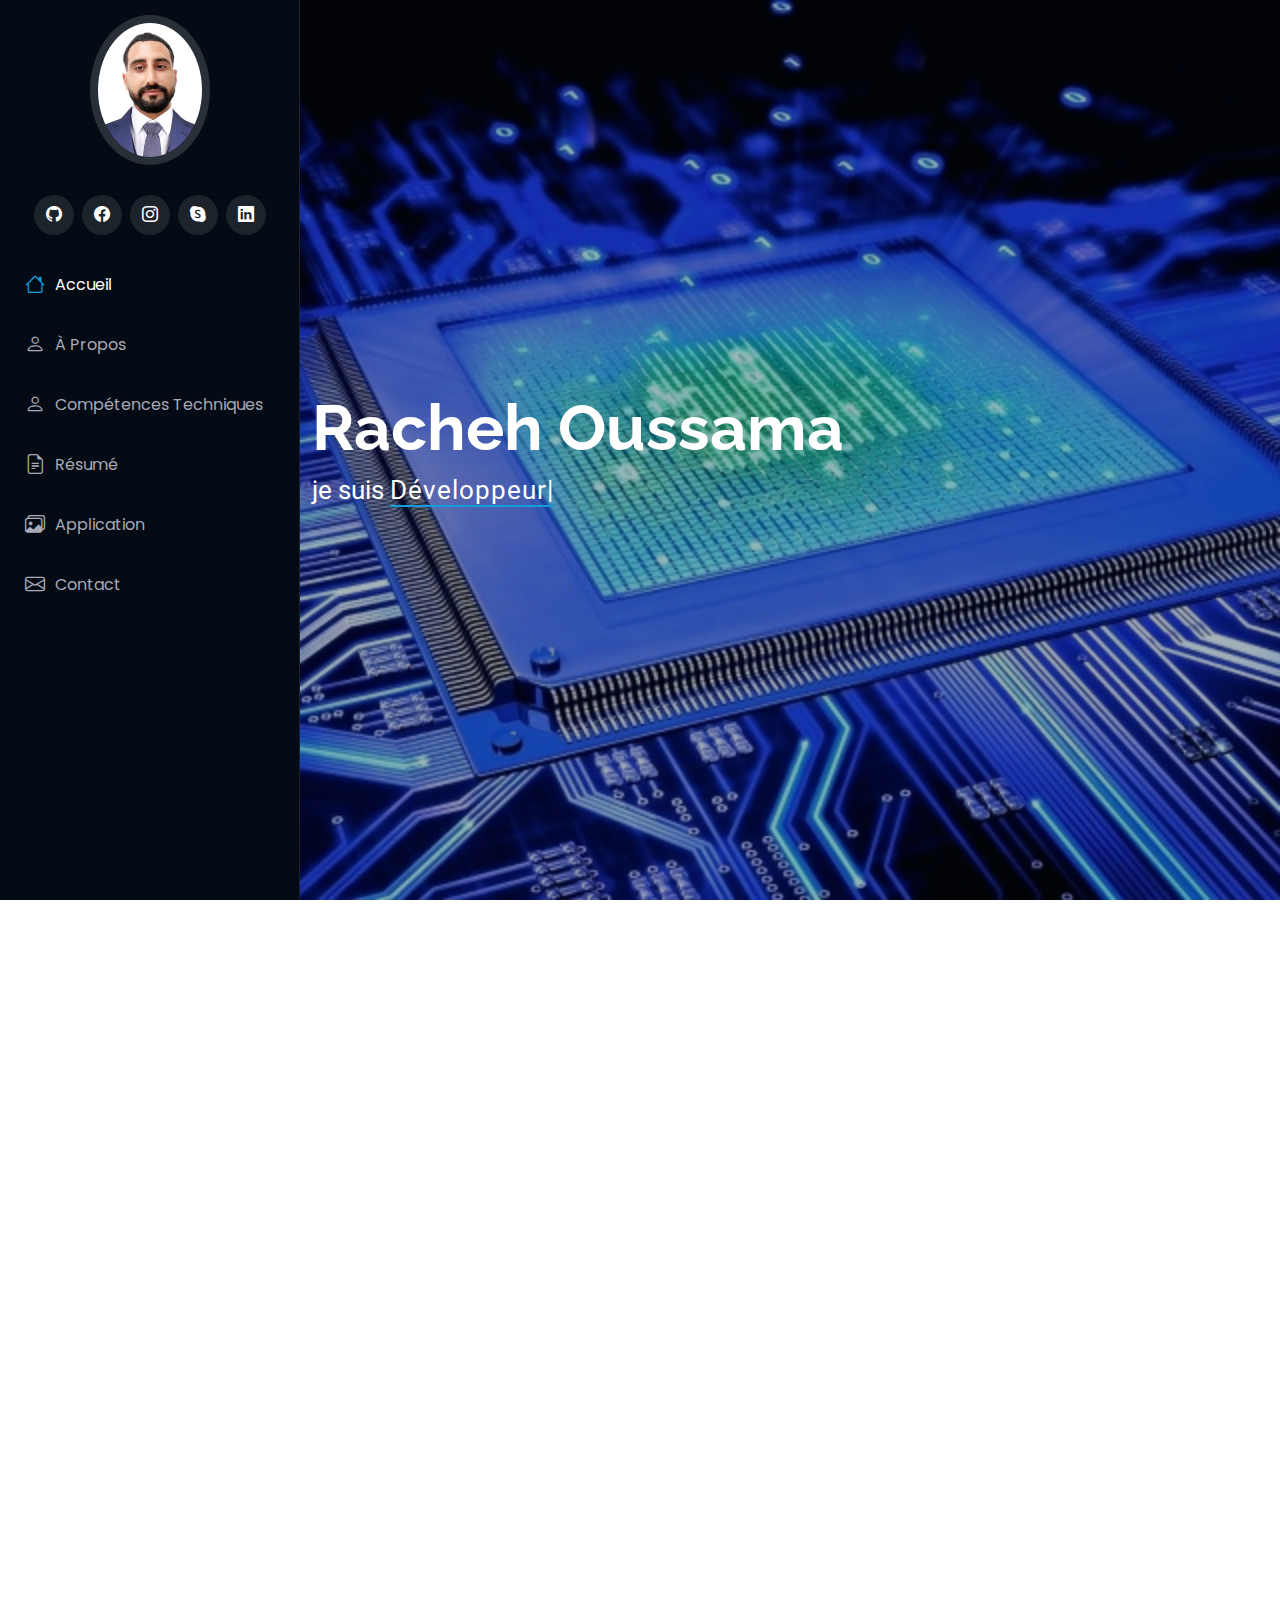
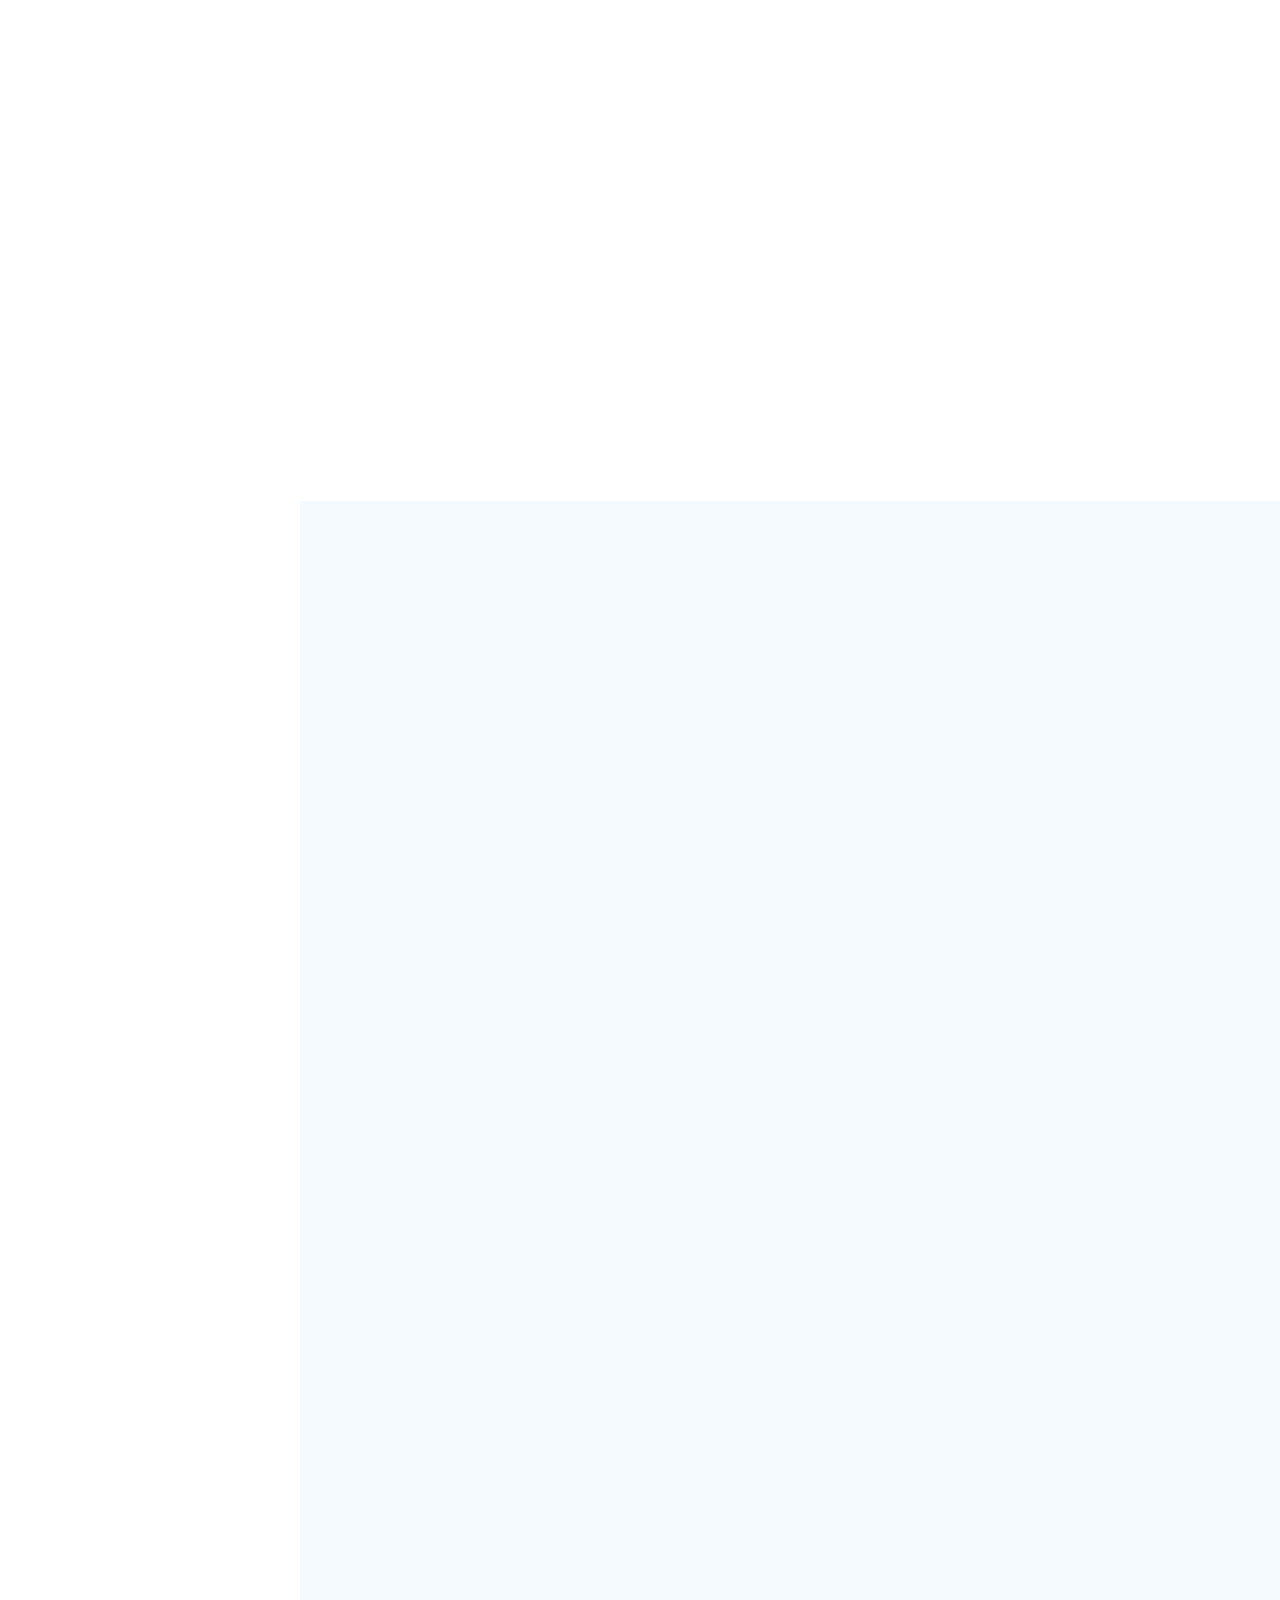
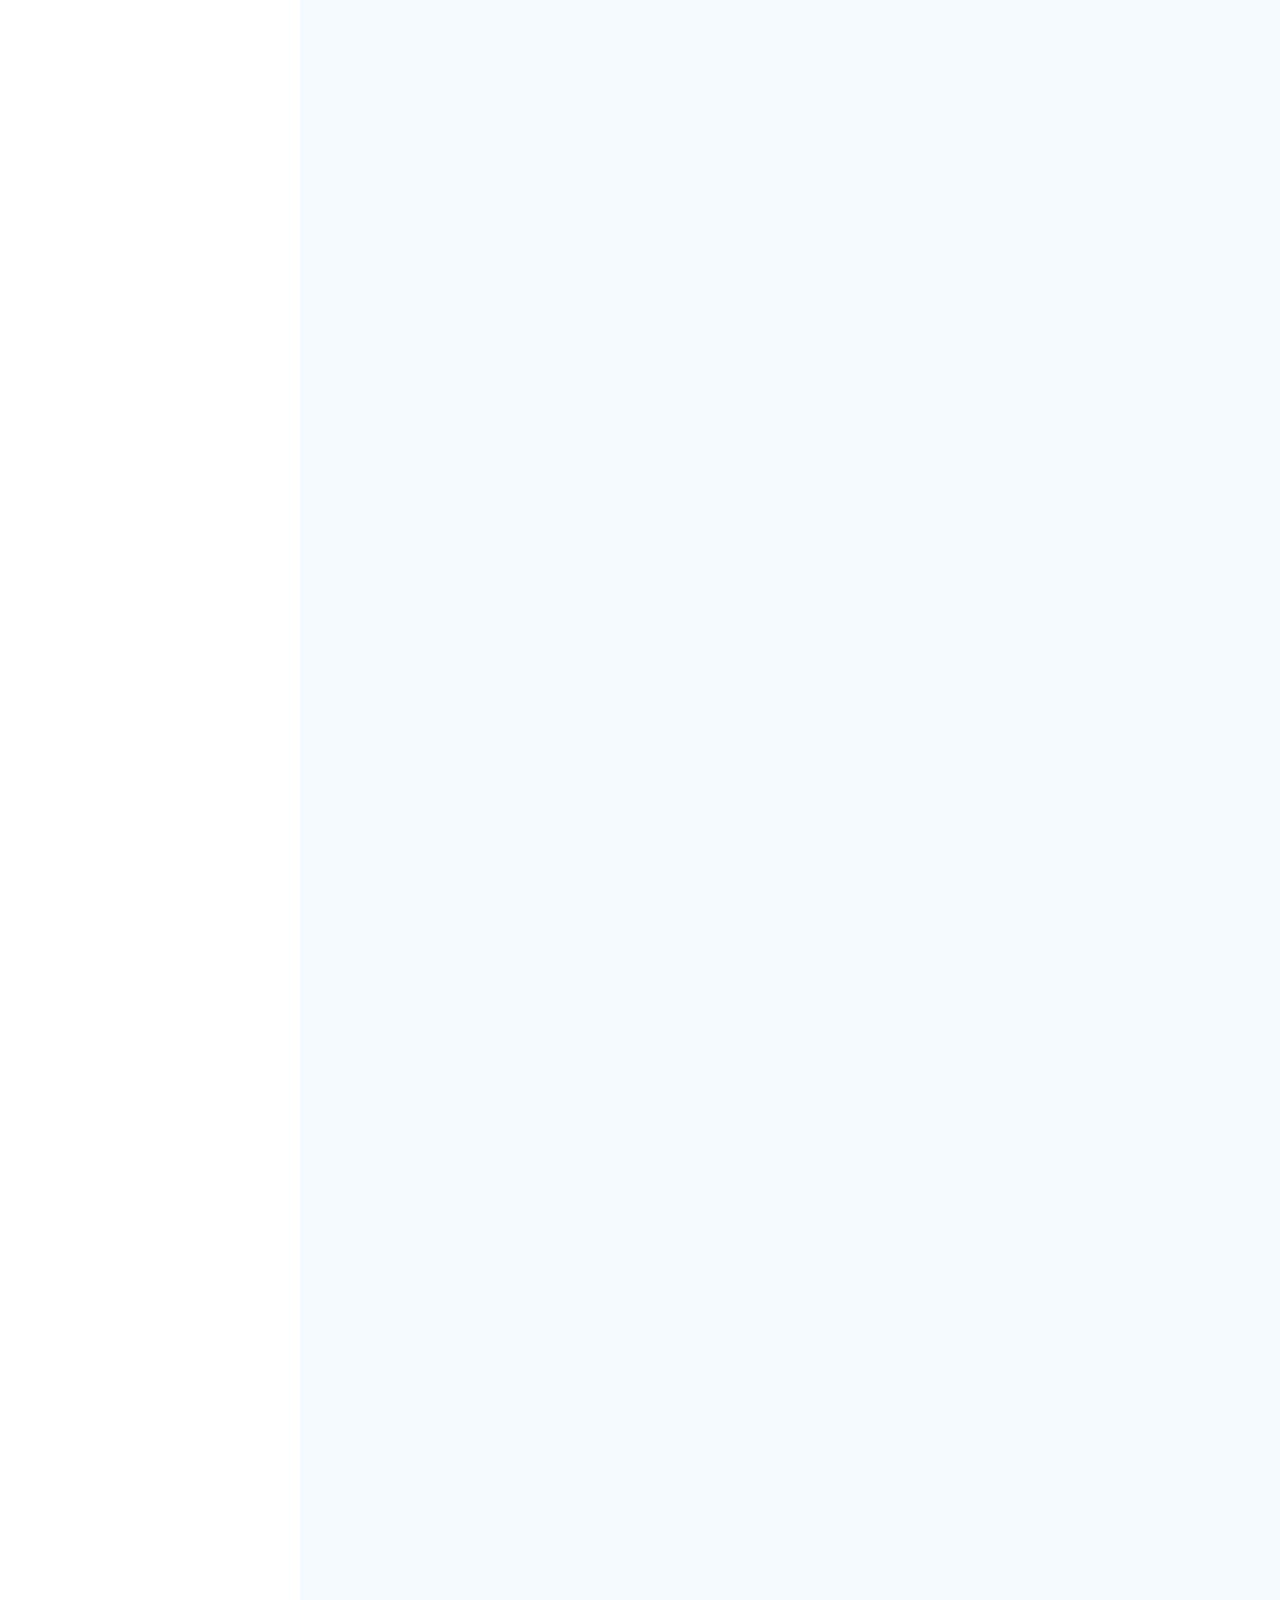
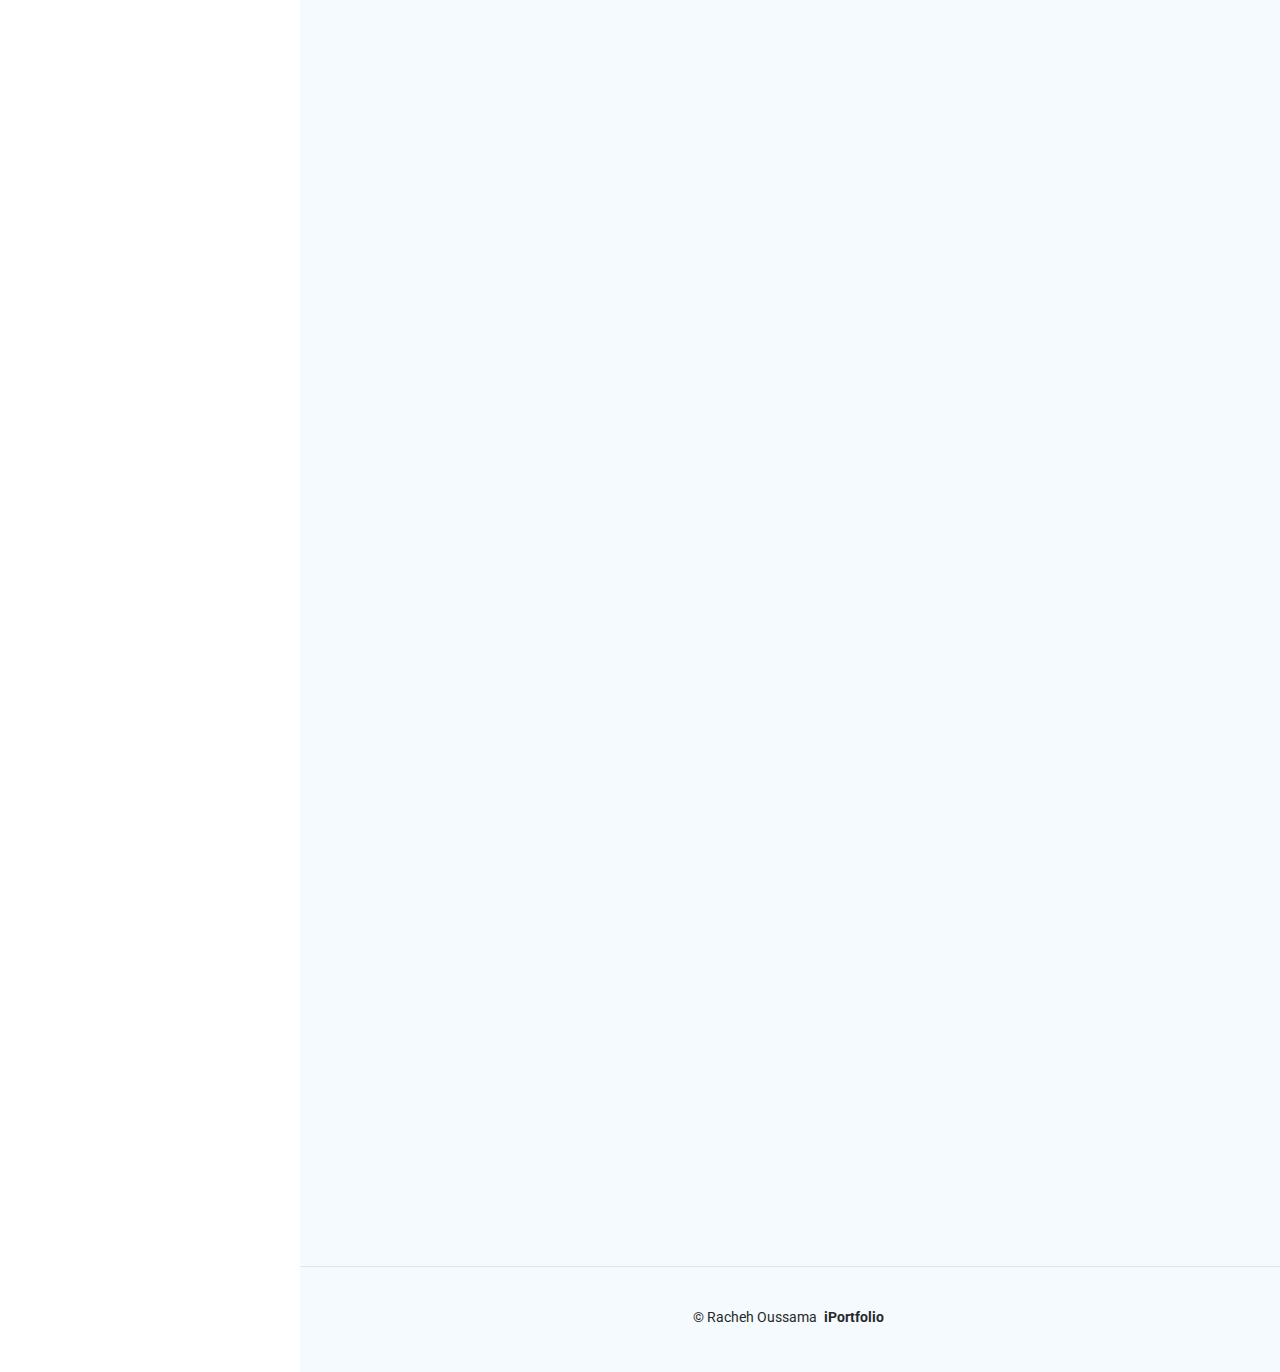
==== commit 48e365f2: "Update index.html" ====
--- a/index.html
+++ b/index.html
@@ -103,7 +103,6 @@
               <div class="col-lg-6">
                 <ul>
                   <li><i class="bi bi-chevron-right"></i> <strong>Date de naissance:</strong> <span>22 Jun 1996</span></li>
-                  <li><i class="bi bi-chevron-right"></i> <strong>Site Web :</strong> <span>www.example.com</span></li>
                   <li><i class="bi bi-chevron-right"></i> <strong>Téléphone :</strong> <span>+21652640993</span></li>
                   <li><i class="bi bi-chevron-right"></i> <strong>Adresse :</strong> <span>Monestir, Bekalta</span></li>
                 </ul>
@@ -519,4 +518,4 @@
 
 </body>
 
-</html>+</html>
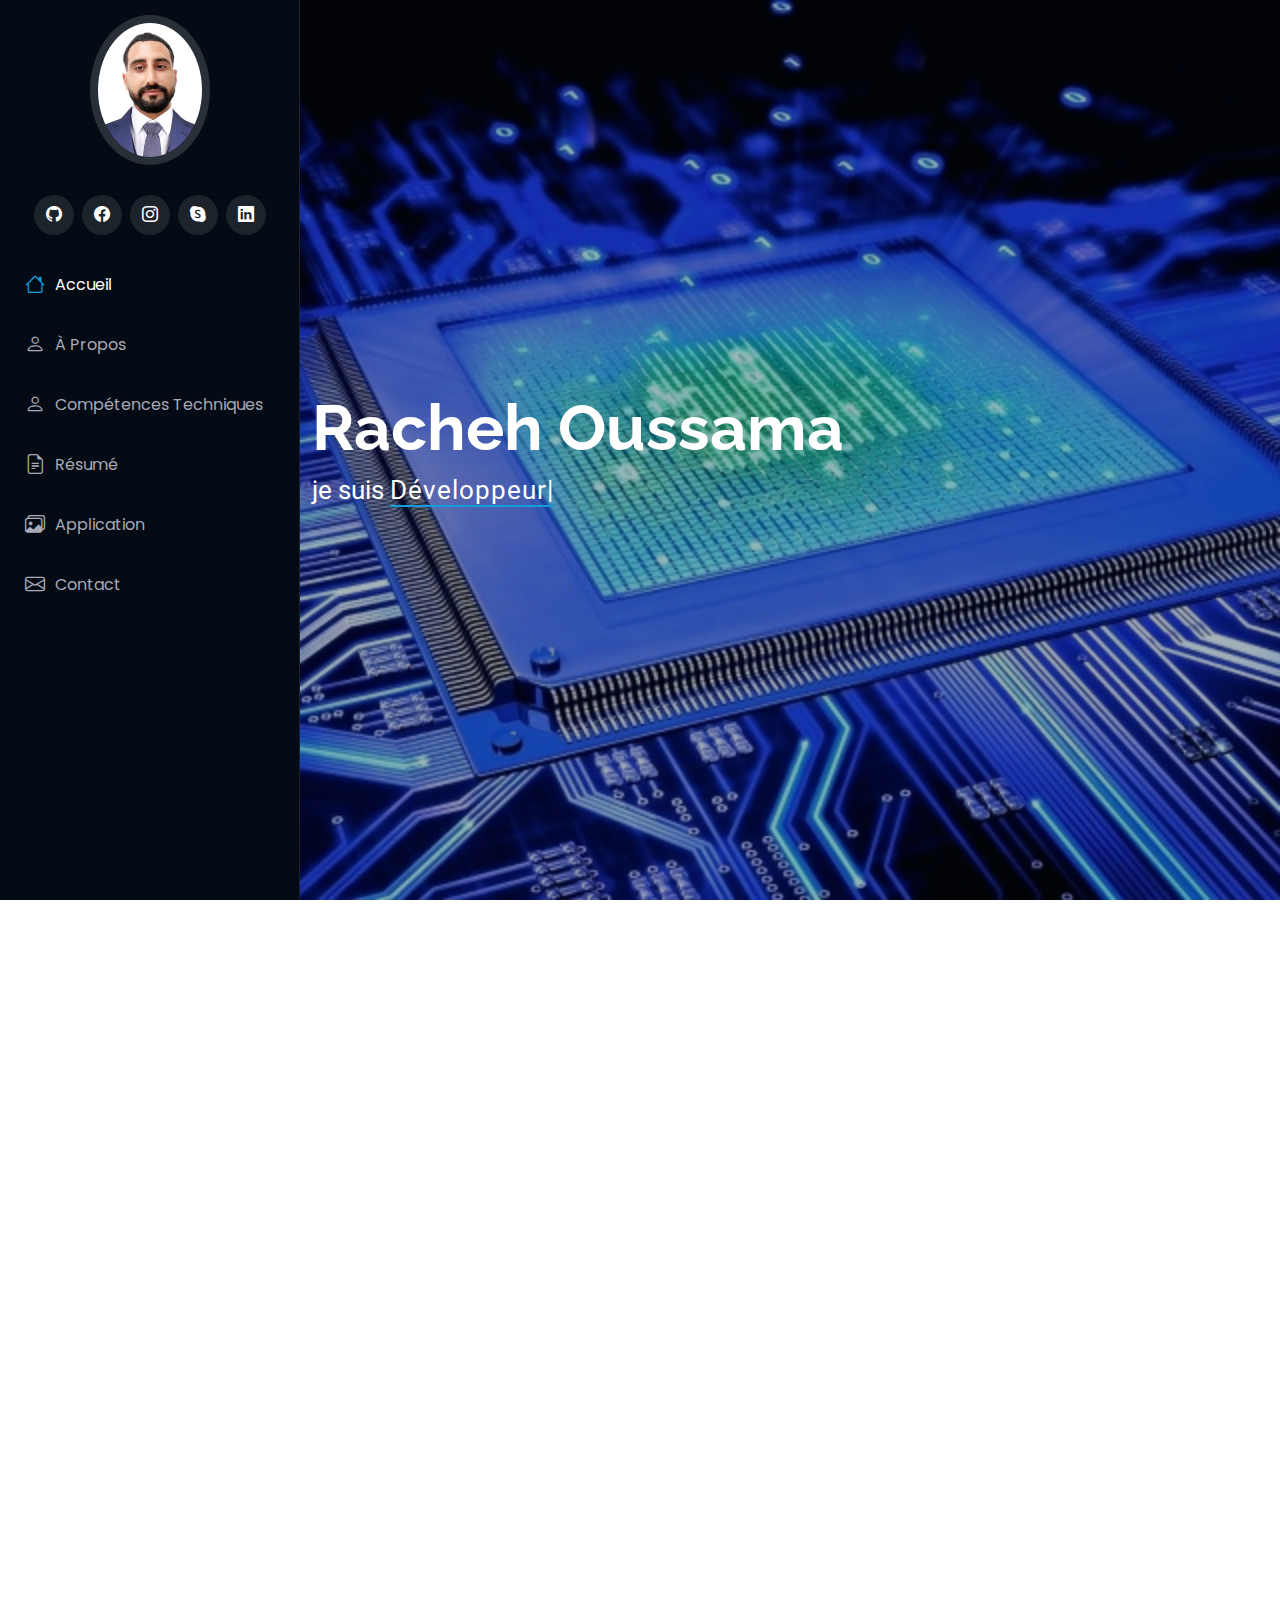
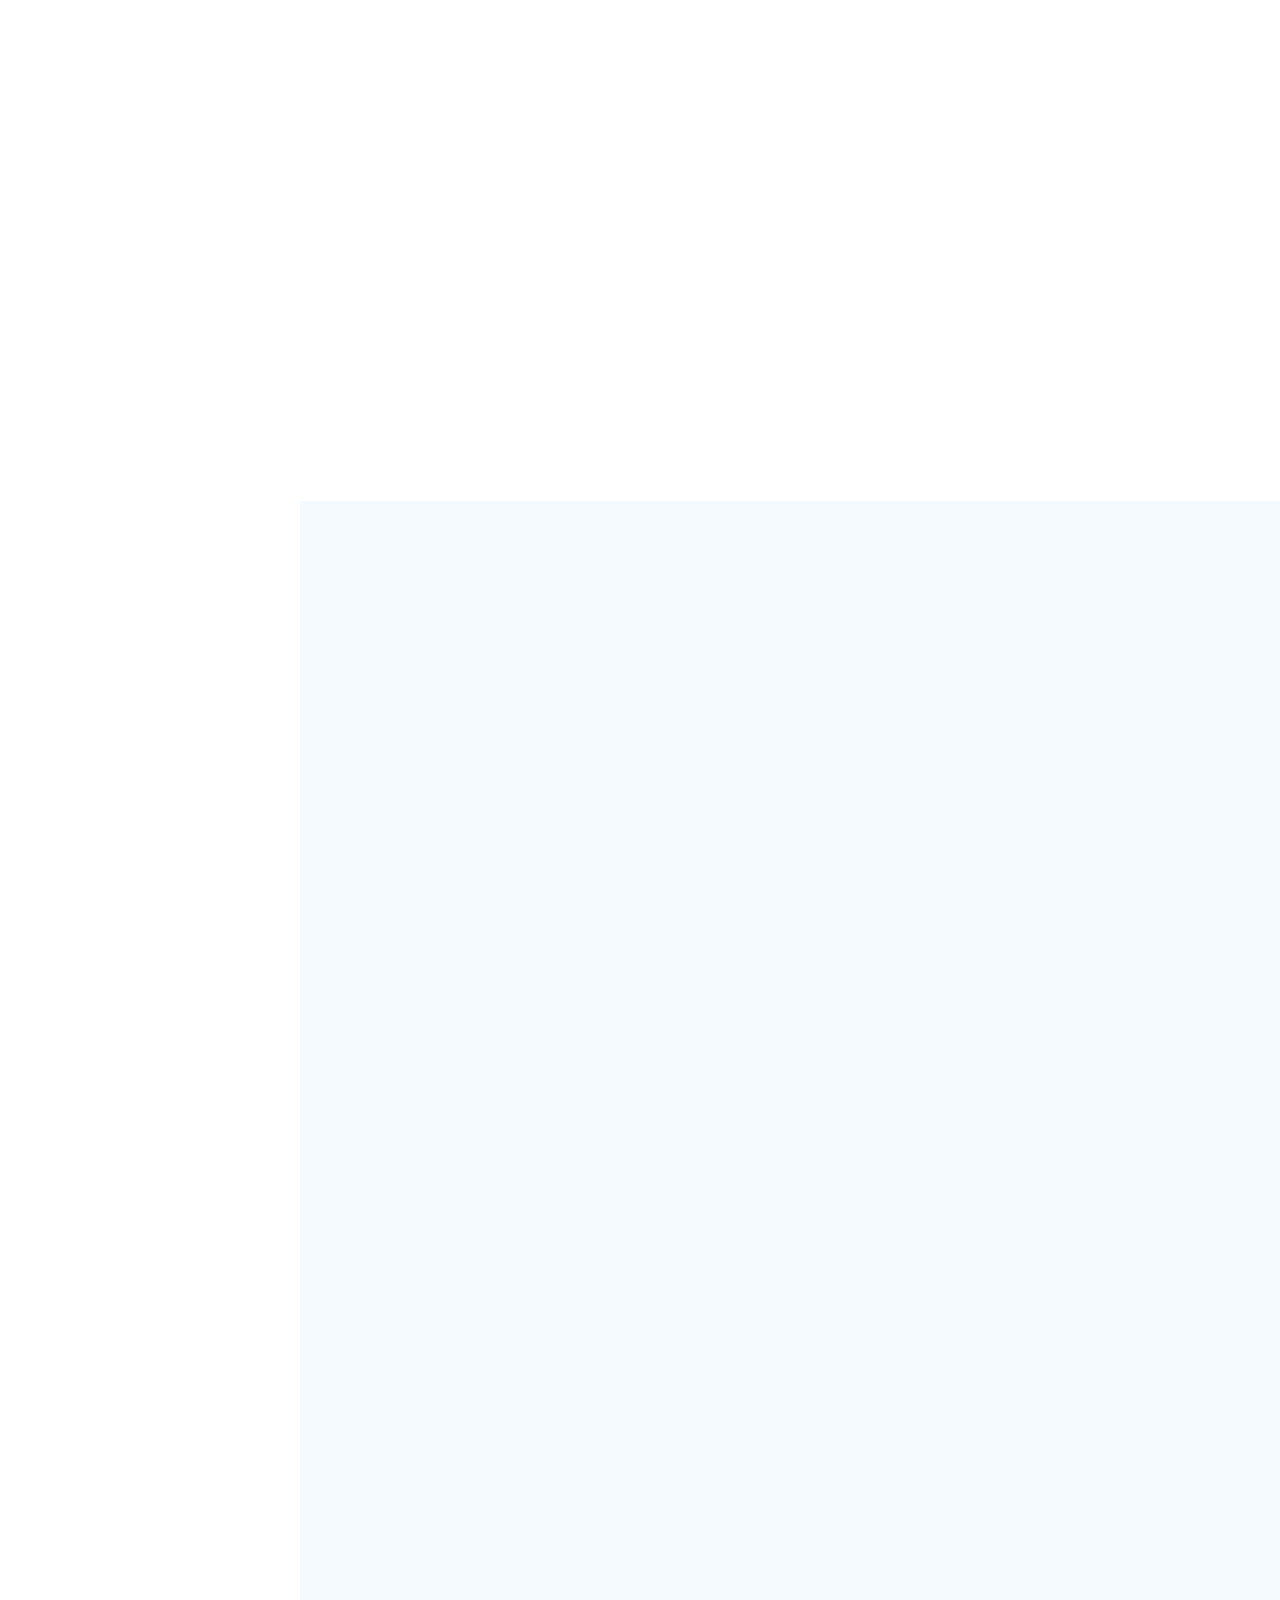
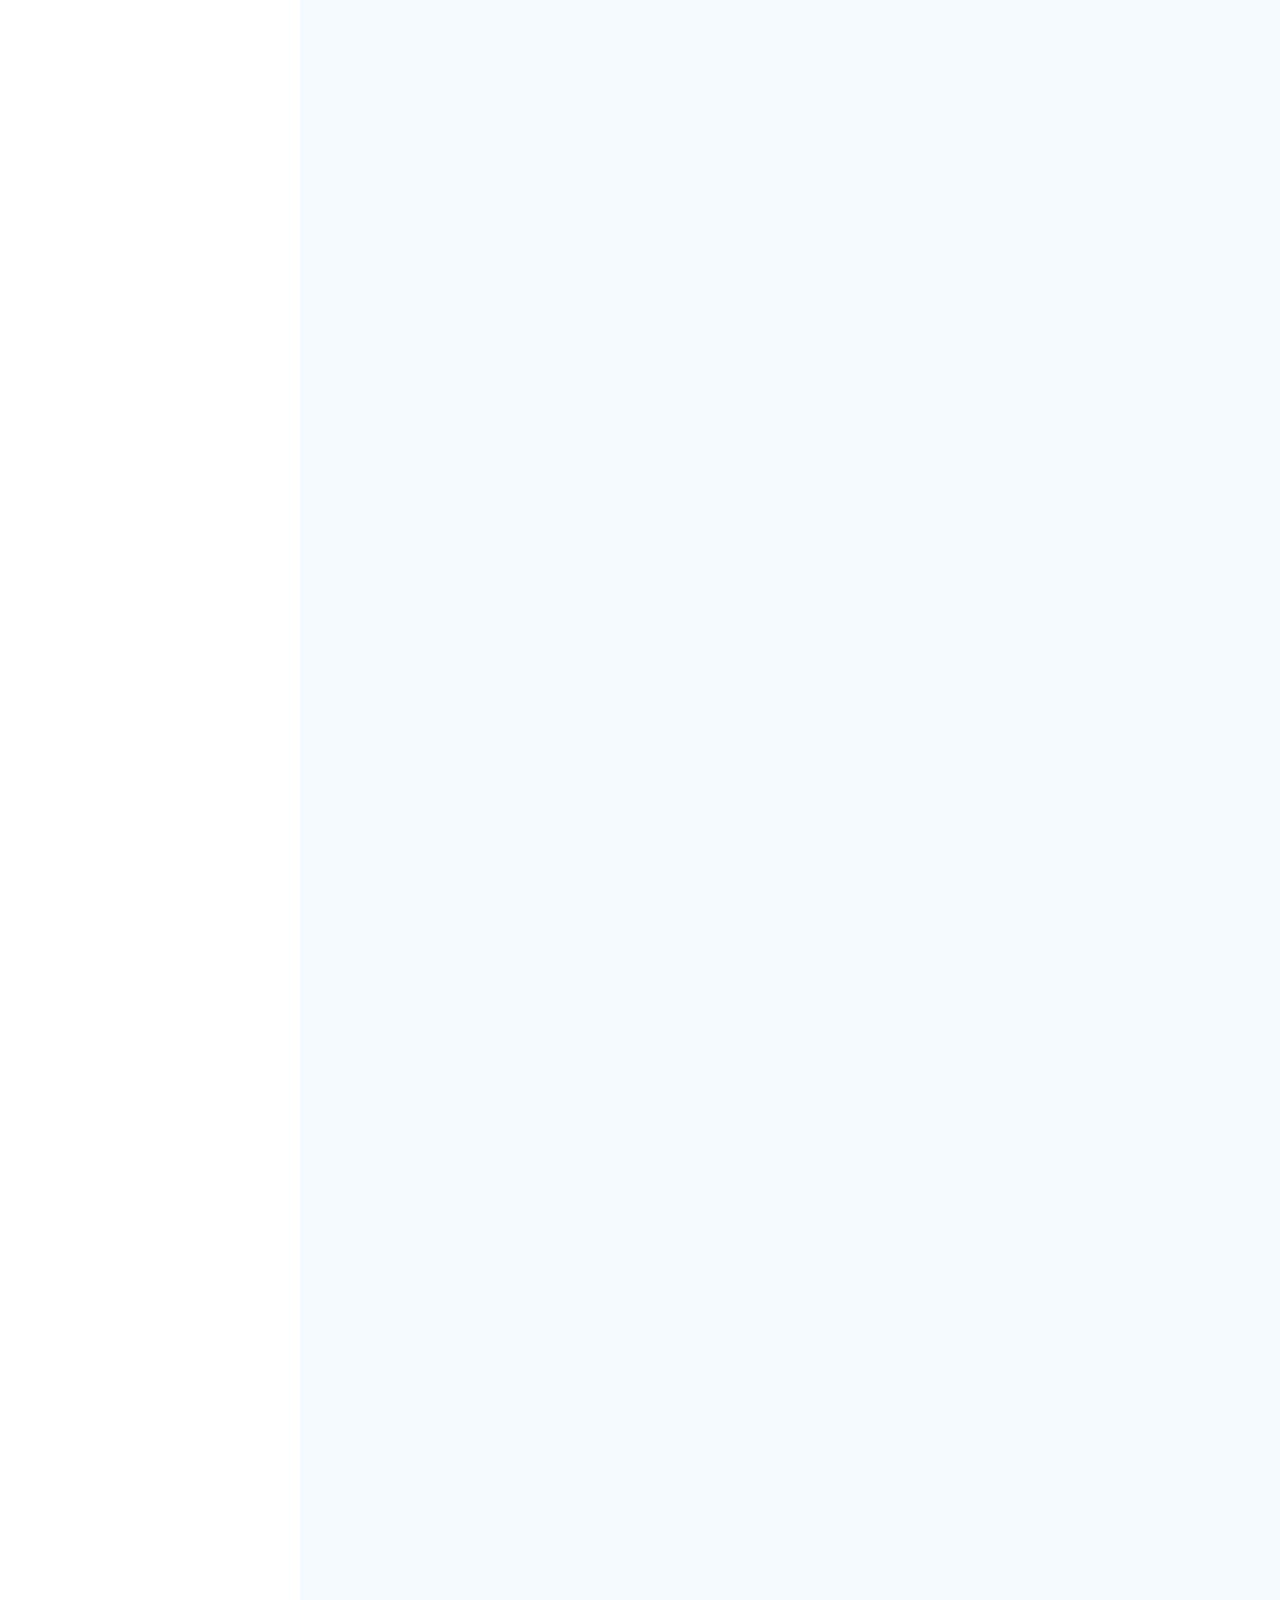
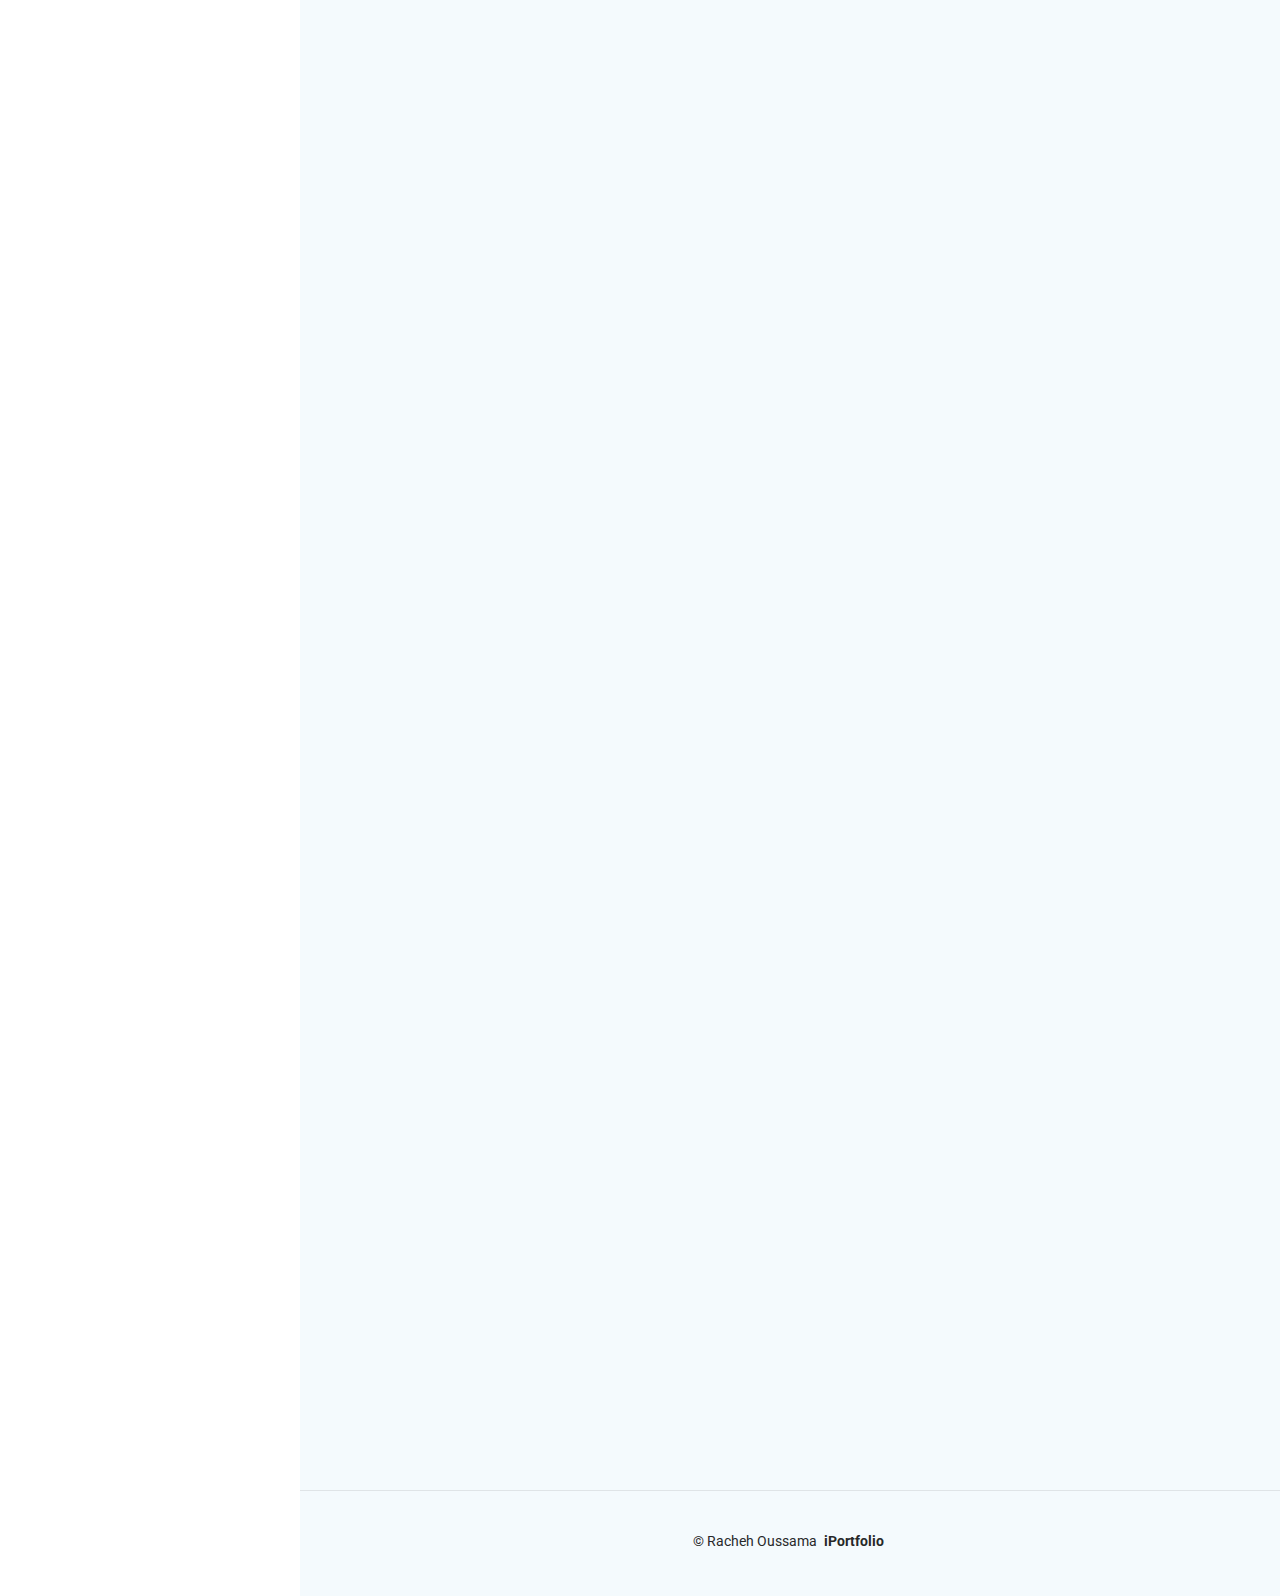
==== commit c3471f12: "Update index.html" ====
--- a/index.html
+++ b/index.html
@@ -205,6 +205,22 @@
                     <i class="fab fa-js-square"></i>
                     <span>JavaScript</span>
                   </div>
+                  <div class="skill-item">
+                    <i class="fas fa-database"></i>
+                    <span>Oracle</span>
+                  </div>
+                  <div class="skill-item">
+                    <i class="fas fa-paper-plane"></i>
+                    <span>Postman</span>
+                  </div>
+                  <div class="skill-item">
+                    <i class="fas fa-database"></i>
+                    <span>Hadoop</span>
+                  </div>                                
+                  <div class="skill-item">
+                    <i class="fas fa-cogs"></i>
+                    <span>Jenkins</span>
+                  </div>
                 </div>
           
                 <div class="col-lg-6">
@@ -232,6 +248,22 @@
                   <div class="skill-item">
                     <i class="fas fa-code"></i>
                     <span>C</span>
+                  </div>
+                  <div class="skill-item">
+                    <i class="fas fa-code"></i>
+                    <span>C++</span>
+                  </div>
+                  <div class="skill-item">
+                    <i class="fas fa-code"></i>
+                    <span>C#</span>
+                  </div>
+                  <div class="skill-item">
+                    <i class="fas fa-cogs"></i>
+                    <span>DevOps</span>
+                  </div>
+                  <div class="skill-item">
+                    <i class="fas fa-cubes"></i>
+                    <span>Docker</span>
                   </div>
                 </div>
               </div>
